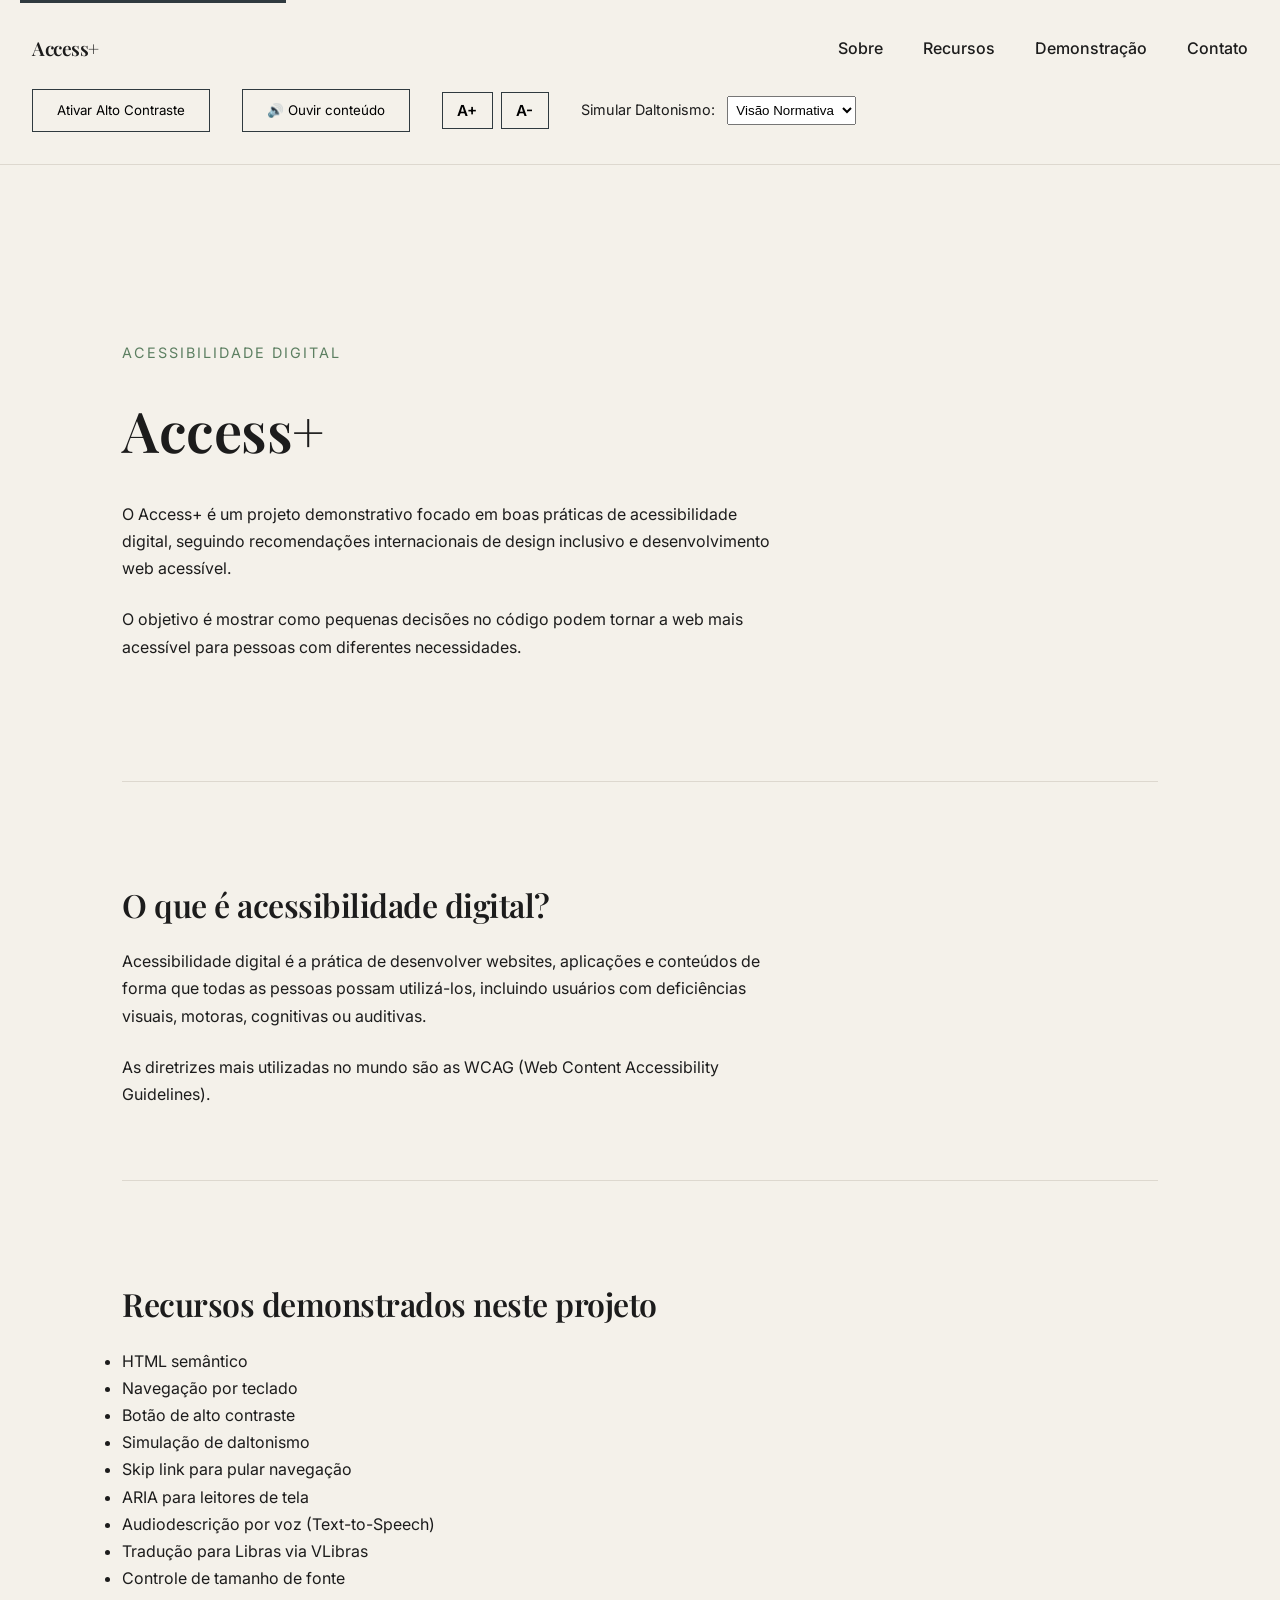
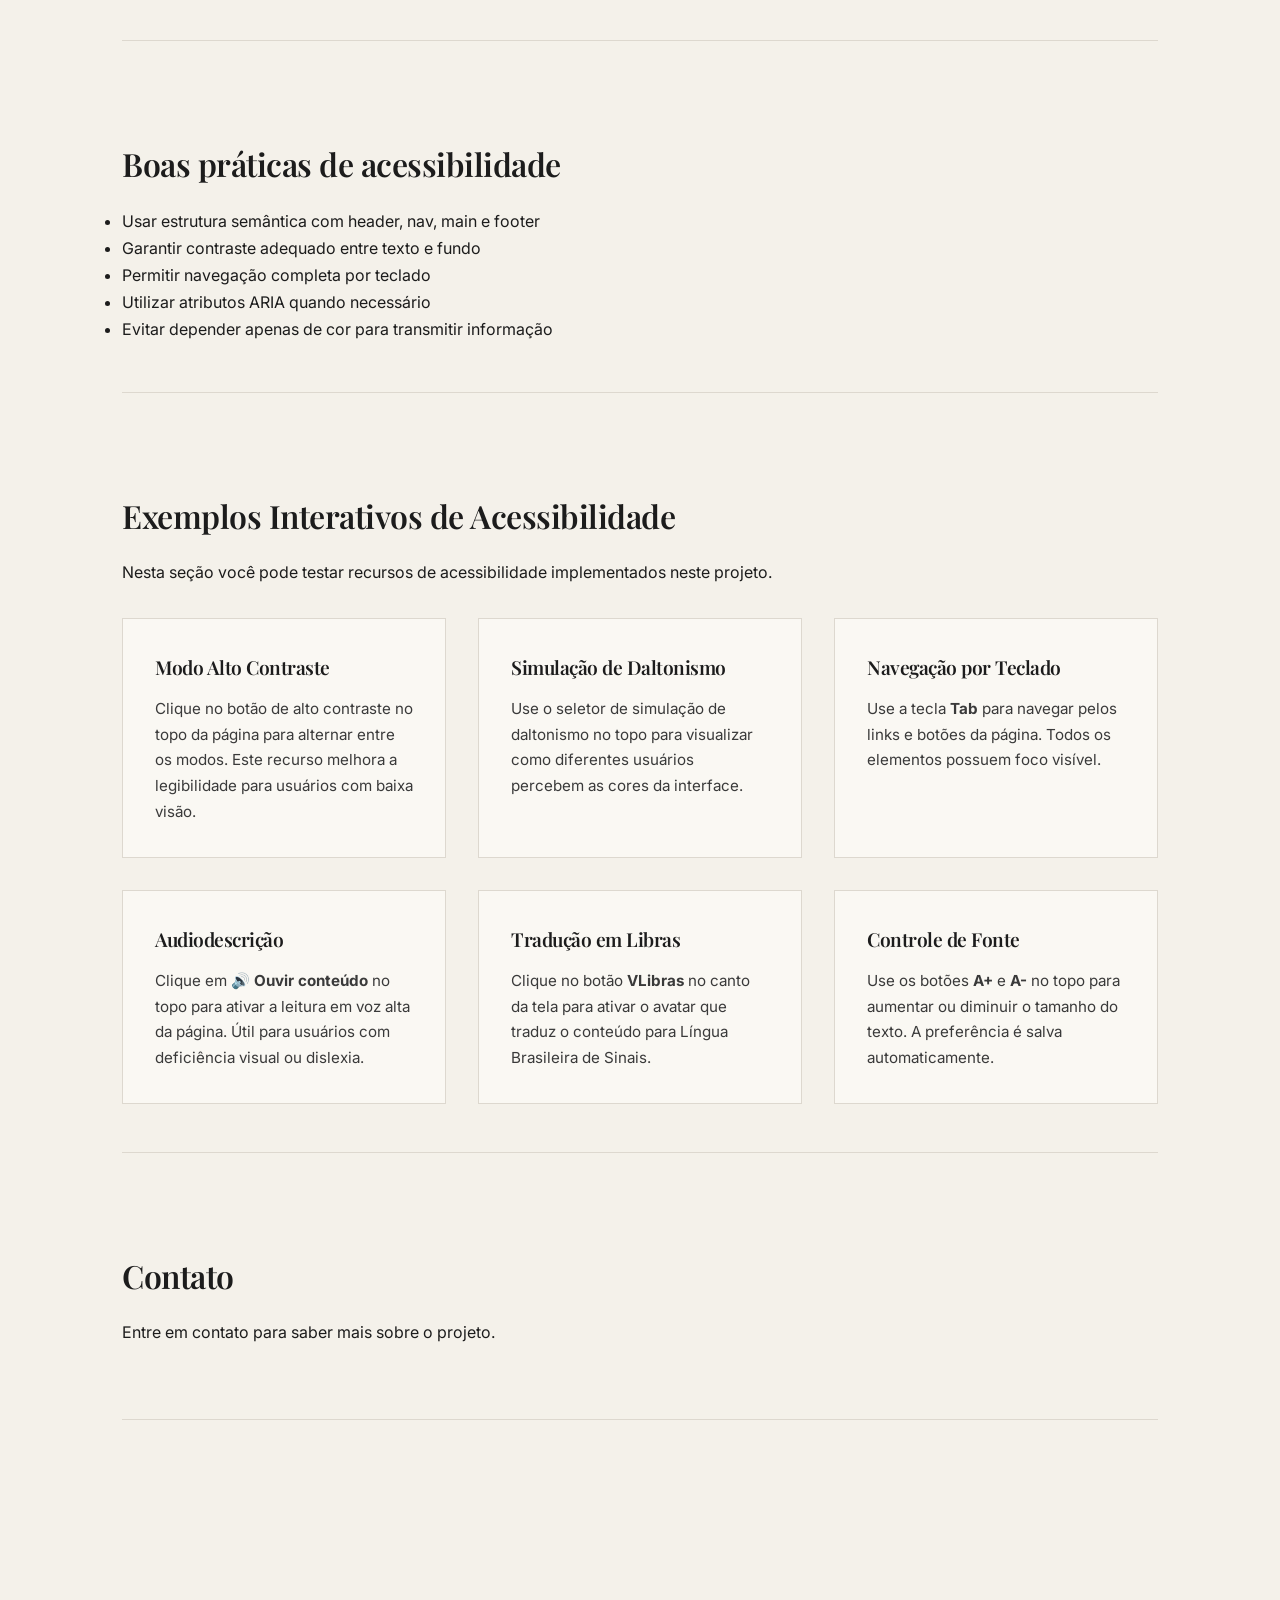
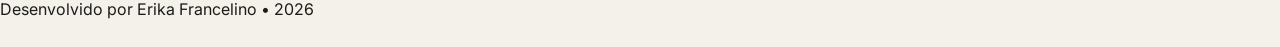
==== index.html @ 77434b54 "Implementa funcionalidades de acessibilidade: aumento de fonte, navegação por teclado e melhorias de" ====
<!DOCTYPE html>
<html lang="pt-BR">
<head>
    <meta charset="UTF-8">
    <meta name="viewport" content="width=device-width, initial-scale=1.0">

    <!-- SEO básico -->
    <title>Access+ | Portfólio de Acessibilidade Web</title>
    <meta name="description" content="Projeto demonstrativo de acessibilidade digital com foco em boas práticas de front-end, HTML semântico, WCAG e design inclusivo.">
    <meta name="keywords" content="acessibilidade web, WCAG, HTML semântico, front-end acessível, design inclusivo">
    <meta name="author" content="Erika Francelino">
    <meta name="robots" content="index, follow">

    <!-- Open Graph -->
    <meta property="og:title" content="Access+ | Portfólio de Acessibilidade Web">
    <meta property="og:description" content="Projeto demonstrativo de acessibilidade digital com foco em boas práticas de front-end, HTML semântico, WCAG e design inclusivo.">
    <meta property="og:type" content="website">
    <meta property="og:locale" content="pt_BR">

    <!-- Tema mobile -->
    <meta name="theme-color" content="#F4F1EA">

    <!-- Tipografia -->
    <link rel="preconnect" href="https://fonts.googleapis.com">
    <link rel="preconnect" href="https://fonts.gstatic.com" crossorigin>
    <link rel="stylesheet" href="https://fonts.googleapis.com/css2?family=Inter:wght@400;500&family=Playfair+Display:wght@600&display=swap">

    <link rel="stylesheet" href="css/style.css">
</head>
<body>

<a href="#main-content" class="skip-link">Pular para o conteúdo principal</a>

<header>
    <nav aria-label="Navegação principal">
        <span class="logo" aria-label="Access+">Access+</span>
        <ul>
            <li><a href="#sobre">Sobre</a></li>
            <li><a href="#recursos">Recursos</a></li>
            <li><a href="#demonstracao">Demonstração</a></li>
            <li><a href="#contato">Contato</a></li>
        </ul>
    </nav>

    <div class="header-controls">
        <button id="toggle-contrast" aria-pressed="false">
            Ativar Alto Contraste
        </button>

        <button id="toggle-tts" aria-pressed="false" aria-label="Ativar leitura em voz alta do conteúdo">
            🔊 Ouvir conteúdo
        </button>

        <!-- ✅ ADICIONADO: controle de fonte dentro do header-controls -->
        <div class="controle-fonte" role="group" aria-label="Controle de tamanho de fonte">
            <button id="aumentar-fonte" aria-label="Aumentar tamanho da fonte">A+</button>
            <button id="diminuir-fonte" aria-label="Diminuir tamanho da fonte">A-</button>
        </div>

        <div class="colorblind-controls">
            <label for="colorblind-mode">Simular Daltonismo:</label>
            <select id="colorblind-mode">
                <option value="normal">Visão Normativa</option>
                <option value="protanopia">Protanopia</option>
                <option value="deuteranopia">Deuteranopia</option>
                <option value="tritanopia">Tritanopia</option>
            </select>
        </div>
    </div>
</header>

<main id="main-content">

    <section class="hero" aria-labelledby="titulo-principal">
        <span>Acessibilidade Digital</span>
        <h1 id="titulo-principal">Access+</h1>
        <p>
            O Access+ é um projeto demonstrativo focado em boas práticas de acessibilidade digital,
            seguindo recomendações internacionais de design inclusivo e desenvolvimento web acessível.
        </p>
        <p>
            O objetivo é mostrar como pequenas decisões no código podem tornar a web
            mais acessível para pessoas com diferentes necessidades.
        </p>
    </section>

    <section id="sobre" aria-labelledby="titulo-educacao">
        <h2 id="titulo-educacao">O que é acessibilidade digital?</h2>
        <p>
            Acessibilidade digital é a prática de desenvolver websites, aplicações e conteúdos
            de forma que todas as pessoas possam utilizá-los, incluindo usuários com deficiências
            visuais, motoras, cognitivas ou auditivas.
        </p>
        <p>
            As diretrizes mais utilizadas no mundo são as WCAG (Web Content Accessibility Guidelines).
        </p>
    </section>

    <section id="recursos" aria-labelledby="titulo-recursos">
        <h2 id="titulo-recursos">Recursos demonstrados neste projeto</h2>
        <ul aria-label="Lista de recursos de acessibilidade implementados">
            <li>HTML semântico</li>
            <li>Navegação por teclado</li>
            <li>Botão de alto contraste</li>
            <li>Simulação de daltonismo</li>
            <li>Skip link para pular navegação</li>
            <li>ARIA para leitores de tela</li>
            <li>Audiodescrição por voz (Text-to-Speech)</li>
            <li>Tradução para Libras via VLibras</li>
            <li>Controle de tamanho de fonte</li>
        </ul>
    </section>

    <section id="boas-praticas" aria-labelledby="titulo-boas-praticas">
        <h2 id="titulo-boas-praticas">Boas práticas de acessibilidade</h2>
        <ul aria-label="Lista de boas práticas de acessibilidade">
            <li>Usar estrutura semântica com header, nav, main e footer</li>
            <li>Garantir contraste adequado entre texto e fundo</li>
            <li>Permitir navegação completa por teclado</li>
            <li>Utilizar atributos ARIA quando necessário</li>
            <li>Evitar depender apenas de cor para transmitir informação</li>
        </ul>
    </section>

    <section id="demonstracao" aria-labelledby="titulo-demonstracao">
        <h2 id="titulo-demonstracao">Exemplos Interativos de Acessibilidade</h2>
        <p>
            Nesta seção você pode testar recursos de acessibilidade implementados neste projeto.
        </p>
        <div class="demo-grid">
            <div class="demo-card">
                <h3>Modo Alto Contraste</h3>
                <p>
                    Clique no botão de alto contraste no topo da página para alternar entre os modos.
                    Este recurso melhora a legibilidade para usuários com baixa visão.
                </p>
            </div>
            <div class="demo-card">
                <h3>Simulação de Daltonismo</h3>
                <p>
                    Use o seletor de simulação de daltonismo no topo para visualizar como diferentes
                    usuários percebem as cores da interface.
                </p>
            </div>
            <div class="demo-card">
                <h3>Navegação por Teclado</h3>
                <p>
                    Use a tecla <strong>Tab</strong> para navegar pelos links e botões da página.
                    Todos os elementos possuem foco visível.
                </p>
            </div>
            <div class="demo-card">
                <h3>Audiodescrição</h3>
                <p>
                    Clique em <strong>🔊 Ouvir conteúdo</strong> no topo para ativar a leitura
                    em voz alta da página. Útil para usuários com deficiência visual ou dislexia.
                </p>
            </div>
            <div class="demo-card">
                <h3>Tradução em Libras</h3>
                <p>
                    Clique no botão <strong>VLibras</strong> no canto da tela para ativar
                    o avatar que traduz o conteúdo para Língua Brasileira de Sinais.
                </p>
            </div>
            <div class="demo-card">
                <h3>Controle de Fonte</h3>
                <p>
                    Use os botões <strong>A+</strong> e <strong>A-</strong> no topo para aumentar
                    ou diminuir o tamanho do texto. A preferência é salva automaticamente.
                </p>
            </div>
        </div>
    </section>

    <section id="contato" aria-labelledby="titulo-contato">
        <h2 id="titulo-contato">Contato</h2>
        <p>Entre em contato para saber mais sobre o projeto.</p>
    </section>

</main>

<footer>
    <p>Desenvolvido por Erika Francelino • 2026</p>
</footer>

<div id="screen-reader-message" aria-live="polite" class="sr-only"></div>

<!-- VLibras -->
<div vw class="enabled" aria-hidden="true">
    <div vw-access-button class="active"></div>
    <div vw-plugin-wrapper>
        <div class="vw-plugin-top-wrapper"></div>
    </div>
</div>
<script src="https://vlibras.gov.br/app/vlibras-plugin.js"></script>
<script>
    new window.VLibras.Widget('https://vlibras.gov.br/app');
</script>

<script src="js/script.js"></script>
</body>
</html>
---- css/style.css ----
/* =========================
   RESET
========================= */
* {
    margin: 0;
    padding: 0;
    box-sizing: border-box;
}

/* =========================
   BASE
========================= */
body {
    font-family: "Inter", "Segoe UI", sans-serif;
    background-color: #F4F1EA;
    color: #1C1C1C;
    line-height: 1.7;
    font-size: 16px;
}

main {
    max-width: 1100px;
    margin: 0 auto;
    padding: 5rem 2rem;
}

/* =========================
   TIPOGRAFIA EDITORIAL
========================= */

h1, h2, h3 {
    font-family: "Playfair Display", Georgia, serif;
    font-weight: 600;
    letter-spacing: -0.5px;
}

h1 {
    font-size: 3.5rem;
    margin-bottom: 1.5rem;
}

h2 {
    font-size: 2rem;
    margin-bottom: 1rem;
}

h3 {
    font-size: 1.2rem;
    margin-bottom: 0.75rem;
}

p {
    margin-bottom: 1.5rem;
    max-width: 650px;
}

/* =========================
   HEADER
========================= */

header {
    padding: 2rem;
    border-bottom: 1px solid #ddd8cf;
}

nav {
    display: flex;
    justify-content: space-between;
    align-items: center;
}

nav ul {
    display: flex;
    gap: 2.5rem;
    list-style: none;
}

.logo {
    font-family: "Playfair Display", Georgia, serif;
    font-weight: 600;
    font-size: 1.2rem;
    letter-spacing: -0.5px;
    color: #1C1C1C;
}

nav a {
    text-decoration: none;
    color: #1C1C1C;
    font-weight: 500;
    position: relative;
}

nav a::after {
    content: "";
    position: absolute;
    width: 0%;
    height: 1px;
    bottom: -4px;
    left: 0;
    background-color: #7A9E7E;
    transition: 0.3s;
}

nav a:hover::after {
    width: 100%;
}

nav a:hover {
    color: #5C7F61;
}

.header-controls {
    display: flex;
    align-items: center;
    gap: 2rem;
    margin-top: 1.5rem;
    flex-wrap: wrap;
}

/* =========================
   HERO
========================= */

.hero {
    padding: 6rem 0;
}

.hero span {
    display: block;
    font-size: 0.9rem;
    letter-spacing: 2px;
    text-transform: uppercase;
    color: #5C7F61;
    margin-bottom: 1rem;
}

/* =========================
   SEÇÕES
========================= */

section {
    margin-bottom: 6rem;
    padding-bottom: 3rem;
    border-bottom: 1px solid #ddd8cf;
}

/* =========================
   GRID PROJETOS
========================= */

.projects-grid {
    display: grid;
    grid-template-columns: repeat(auto-fit, minmax(280px, 1fr));
    gap: 3rem;
}

.project-card {
    padding: 2rem;
    border: 1px solid #ddd8cf;
    transition: 0.3s ease;
}

.project-card:hover {
    background-color: #EDE9E1;
}

/* =========================
   DEMO GRID
========================= */

.demo-grid {
    display: grid;
    grid-template-columns: repeat(auto-fit, minmax(260px, 1fr));
    gap: 2rem;
    margin-top: 2rem;
}

.demo-card {
    padding: 2rem;
    border: 1px solid #ddd8cf;
    background-color: #FAF8F3;
    transition: background-color 0.3s ease, transform 0.2s ease;
}

.demo-card:hover {
    background-color: #EDE9E1;
    transform: translateY(-2px);
}

.demo-card p {
    max-width: 100%;
    margin-bottom: 0;
    font-size: 0.95rem;
    color: #3A3A3A;
}

.high-contrast .demo-card {
    background-color: #111;
    border-color: #555;
}

.high-contrast .demo-card:hover {
    background-color: #222;
}

.high-contrast .demo-card p {
    color: #eee;
}

/* =========================
   BOTÕES
========================= */

button {
    background: transparent;
    border: 1px solid #2F3A3F;
    padding: 0.8rem 1.5rem;
    font-family: inherit;
    cursor: pointer;
    transition: 0.3s ease;
}

button:hover {
    background-color: #2F3A3F;
    color: #F4F1EA;
}

#toggle-contrast {
    margin-top: 0;
}

/* =========================
   BOTÃO TTS
========================= */

#toggle-tts {
    display: flex;
    align-items: center;
    gap: 0.4rem;
}

#toggle-tts[aria-pressed="true"] {
    background-color: #5C7F61;
    color: #fff;
    border-color: #5C7F61;
}

.high-contrast #toggle-tts[aria-pressed="true"] {
    background-color: #fff;
    color: #000;
    border-color: #fff;
}

/* =========================
   CONTROLE DE FONTE
========================= */

/* ✅ ADICIONADO: integrado à paleta do projeto */
.controle-fonte {
    display: flex;
    gap: 0.5rem;
    align-items: center;
}

.controle-fonte button {
    padding: 0.5rem 0.9rem;
    font-size: 0.95rem;
    font-weight: 600;
    min-width: 2.5rem;
    text-align: center;
}

.controle-fonte button:disabled {
    opacity: 0.4;
    cursor: not-allowed;
}

.controle-fonte button:disabled:hover {
    background-color: transparent;
    color: inherit;
}

.high-contrast .controle-fonte button:disabled:hover {
    background-color: transparent;
    color: #fff;
}

/* =========================
   FOCO ACESSÍVEL
========================= */

a:focus,
button:focus {
    outline: 3px solid #C67C8E;
    outline-offset: 4px;
}

/* =========================
   SKIP LINK
========================= */

.skip-link {
    position: absolute;
    top: -40px;
    left: 20px;
    background: #2F3A3F;
    color: #fff;
    padding: 0.5rem 1rem;
    text-decoration: none;
    z-index: 100;
    transition: top 0.3s;
}

.skip-link:focus {
    top: 20px;
}

/* =========================
   SR-ONLY
========================= */

.sr-only {
    position: absolute;
    width: 1px;
    height: 1px;
    padding: 0;
    margin: -1px;
    overflow: hidden;
    clip: rect(0, 0, 0, 0);
    white-space: nowrap;
    border: 0;
}

/* =========================
   ALTO CONTRASTE
========================= */

.high-contrast {
    background-color: #000;
    color: #fff;
}

.high-contrast header,
.high-contrast section {
    border-color: #444;
}

.high-contrast button {
    border-color: #fff;
    color: #fff;
}

.high-contrast a,
.high-contrast .logo {
    color: #fff;
}

.high-contrast #toggle-contrast {
    color: #fff;
    border-color: #fff;
}

.high-contrast .colorblind-controls,
.high-contrast .colorblind-controls select {
    color: #fff;
    background-color: #000;
    border-color: #fff;
}

/* =========================
   SIMULADOR DALTONISMO
========================= */

.colorblind-controls {
    font-size: 0.9rem;
}

.colorblind-controls select {
    margin-left: 0.5rem;
    padding: 0.3rem;
}

html.protanopia {
    filter: saturate(0%) sepia(100%) hue-rotate(295deg) saturate(300%) brightness(90%);
}

html.deuteranopia {
    filter: saturate(0%) sepia(100%) hue-rotate(120deg) saturate(250%) brightness(90%);
}

html.tritanopia {
    filter: saturate(0%) sepia(100%) hue-rotate(180deg) saturate(200%) brightness(90%);
}

/* =========================
   RESPONSIVIDADE
========================= */

@media (max-width: 768px) {
    h1 {
        font-size: 2.4rem;
    }

    h2 {
        font-size: 1.5rem;
    }

    nav {
        flex-direction: column;
        align-items: flex-start;
        gap: 1rem;
    }

    nav ul {
        gap: 1.5rem;
        flex-wrap: wrap;
    }

    .header-controls {
        flex-direction: column;
        align-items: flex-start;
        gap: 1rem;
    }

    .projects-grid,
    .demo-grid {
        grid-template-columns: 1fr;
    }

    main {
        padding: 3rem 1.5rem;
    }
}

@media (max-width: 480px) {
    h1 {
        font-size: 2rem;
    }

    .hero {
        padding: 3rem 0;
    }
}
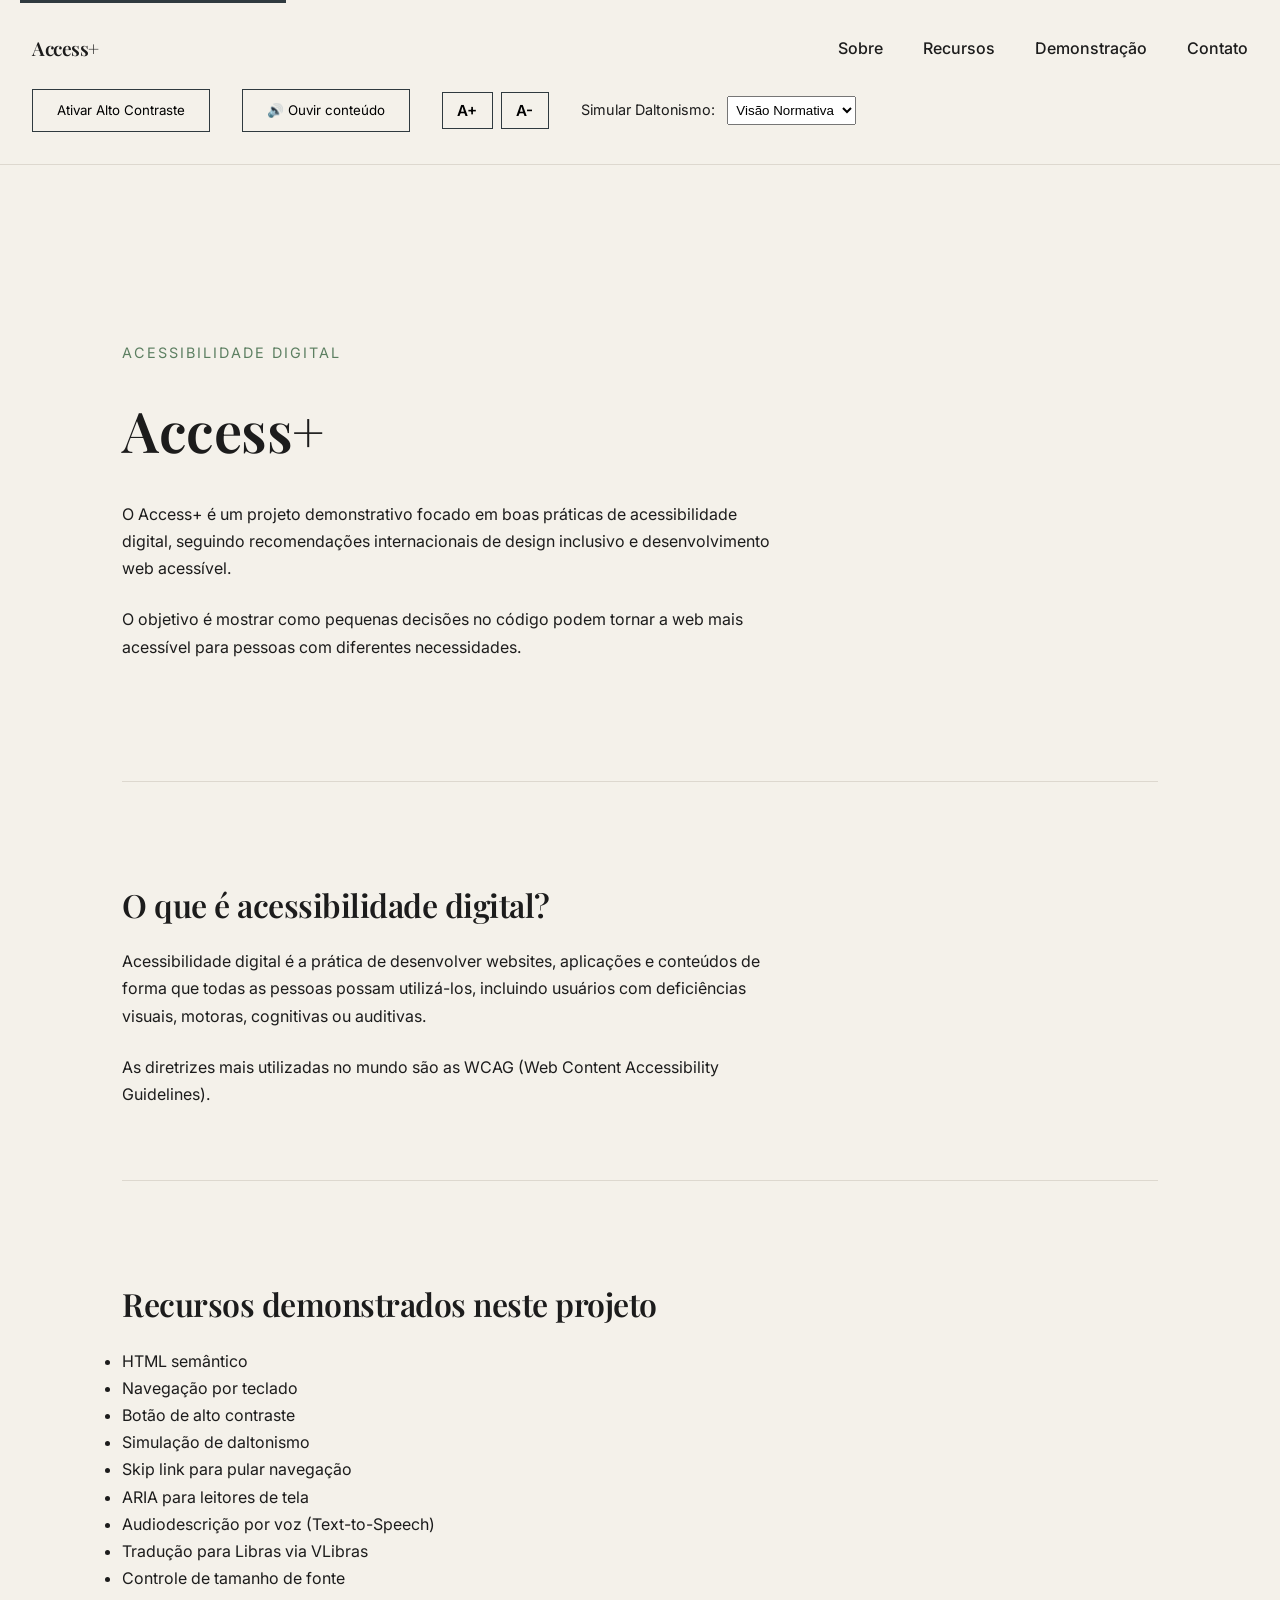
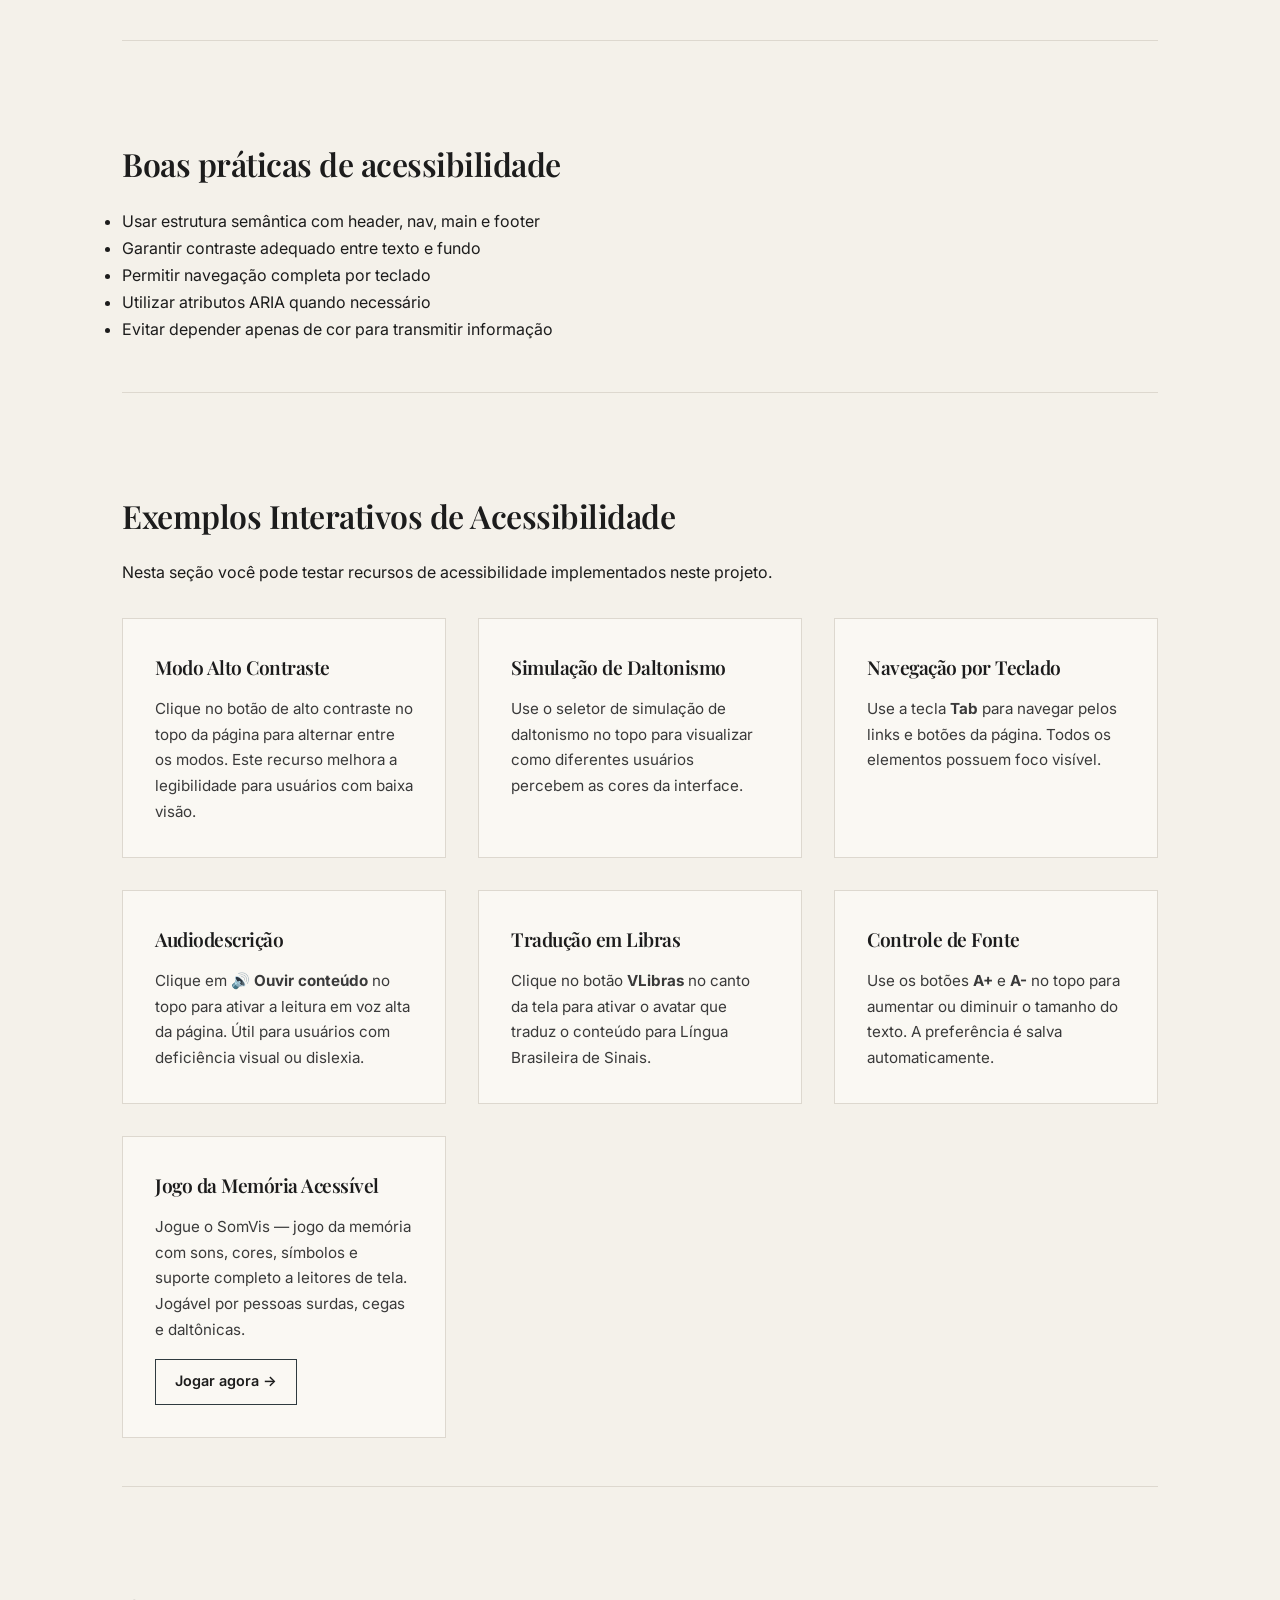
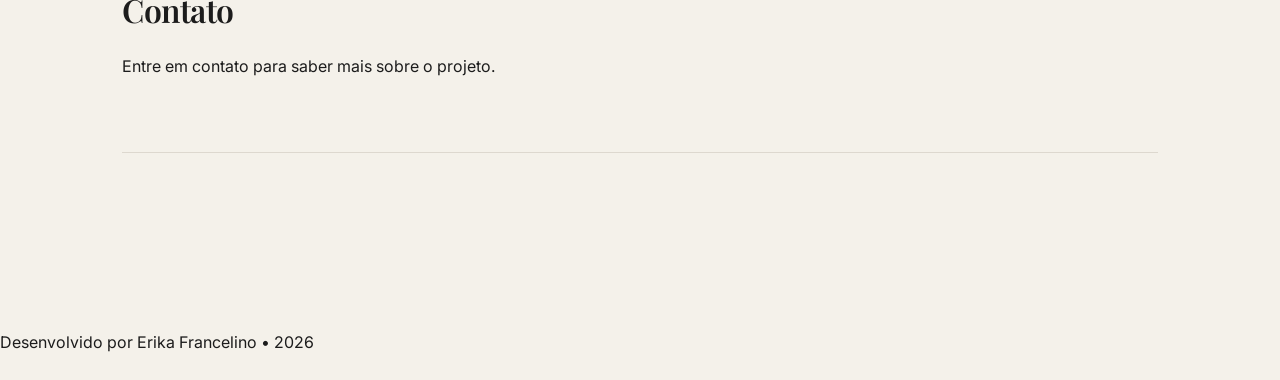
==== commit 5a0e3d1f: "Adiciona jogo da memória acessível SomVis" ====
--- a/index.html
+++ b/index.html
@@ -170,6 +170,14 @@
                     ou diminuir o tamanho do texto. A preferência é salva automaticamente.
                 </p>
             </div>
+            <div class="demo-card">
+    <h3>Jogo da Memória Acessível</h3>
+    <p>
+        Jogue o SomVis — jogo da memória com sons, cores, símbolos e suporte
+        completo a leitores de tela. Jogável por pessoas surdas, cegas e daltônicas.
+    </p>
+    <a href="jogo-memoria.html" class="btn-link">Jogar agora →</a>
+</div>
         </div>
     </section>
 
--- a/css/style.css
+++ b/css/style.css
@@ -440,4 +440,25 @@
     .hero {
         padding: 3rem 0;
     }
+}
+.btn-link {
+    display: inline-block;
+    margin-top: 1rem;
+    padding: 0.6rem 1.2rem;
+    border: 1px solid #2F3A3F;
+    text-decoration: none;
+    color: #1C1C1C;
+    font-weight: 600;
+    font-size: 0.9rem;
+    transition: 0.3s ease;
+}
+
+.btn-link:hover {
+    background-color: #2F3A3F;
+    color: #F4F1EA;
+}
+
+.high-contrast .btn-link {
+    color: #fff;
+    border-color: #fff;
 }
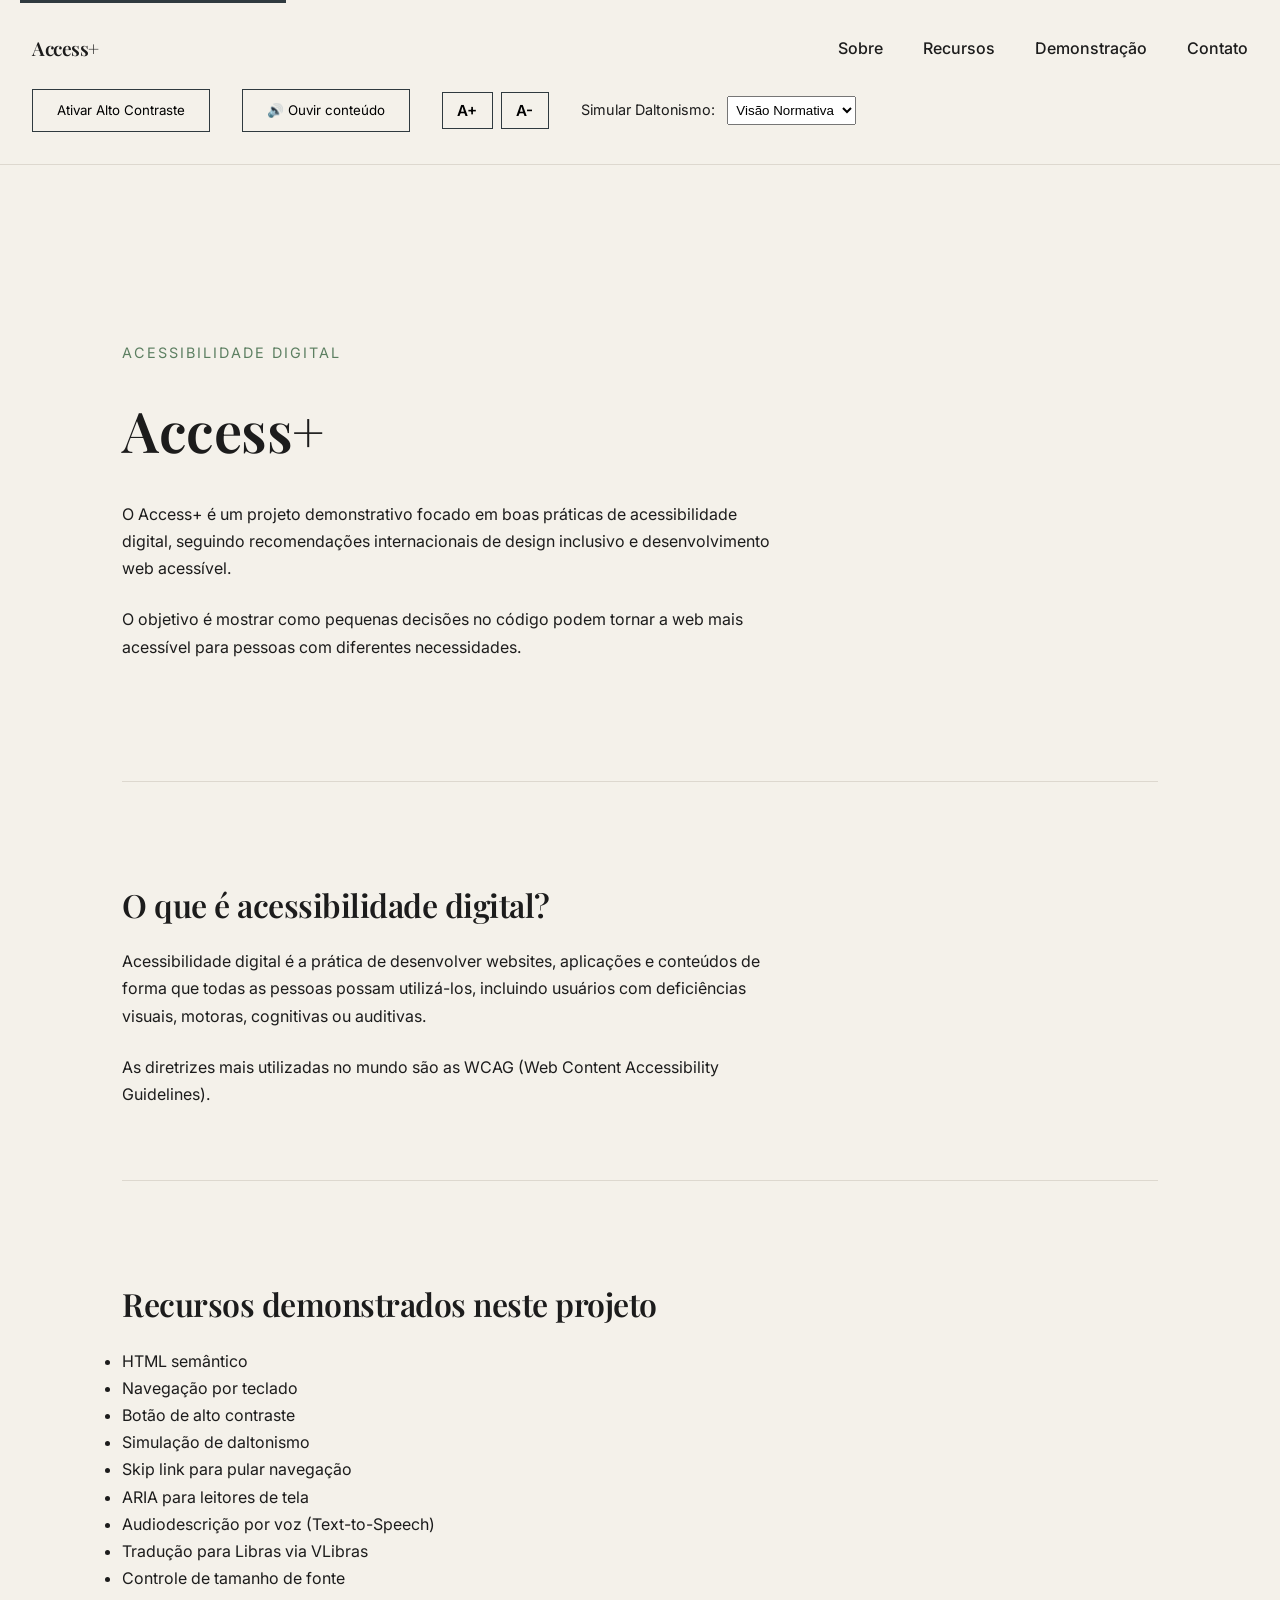
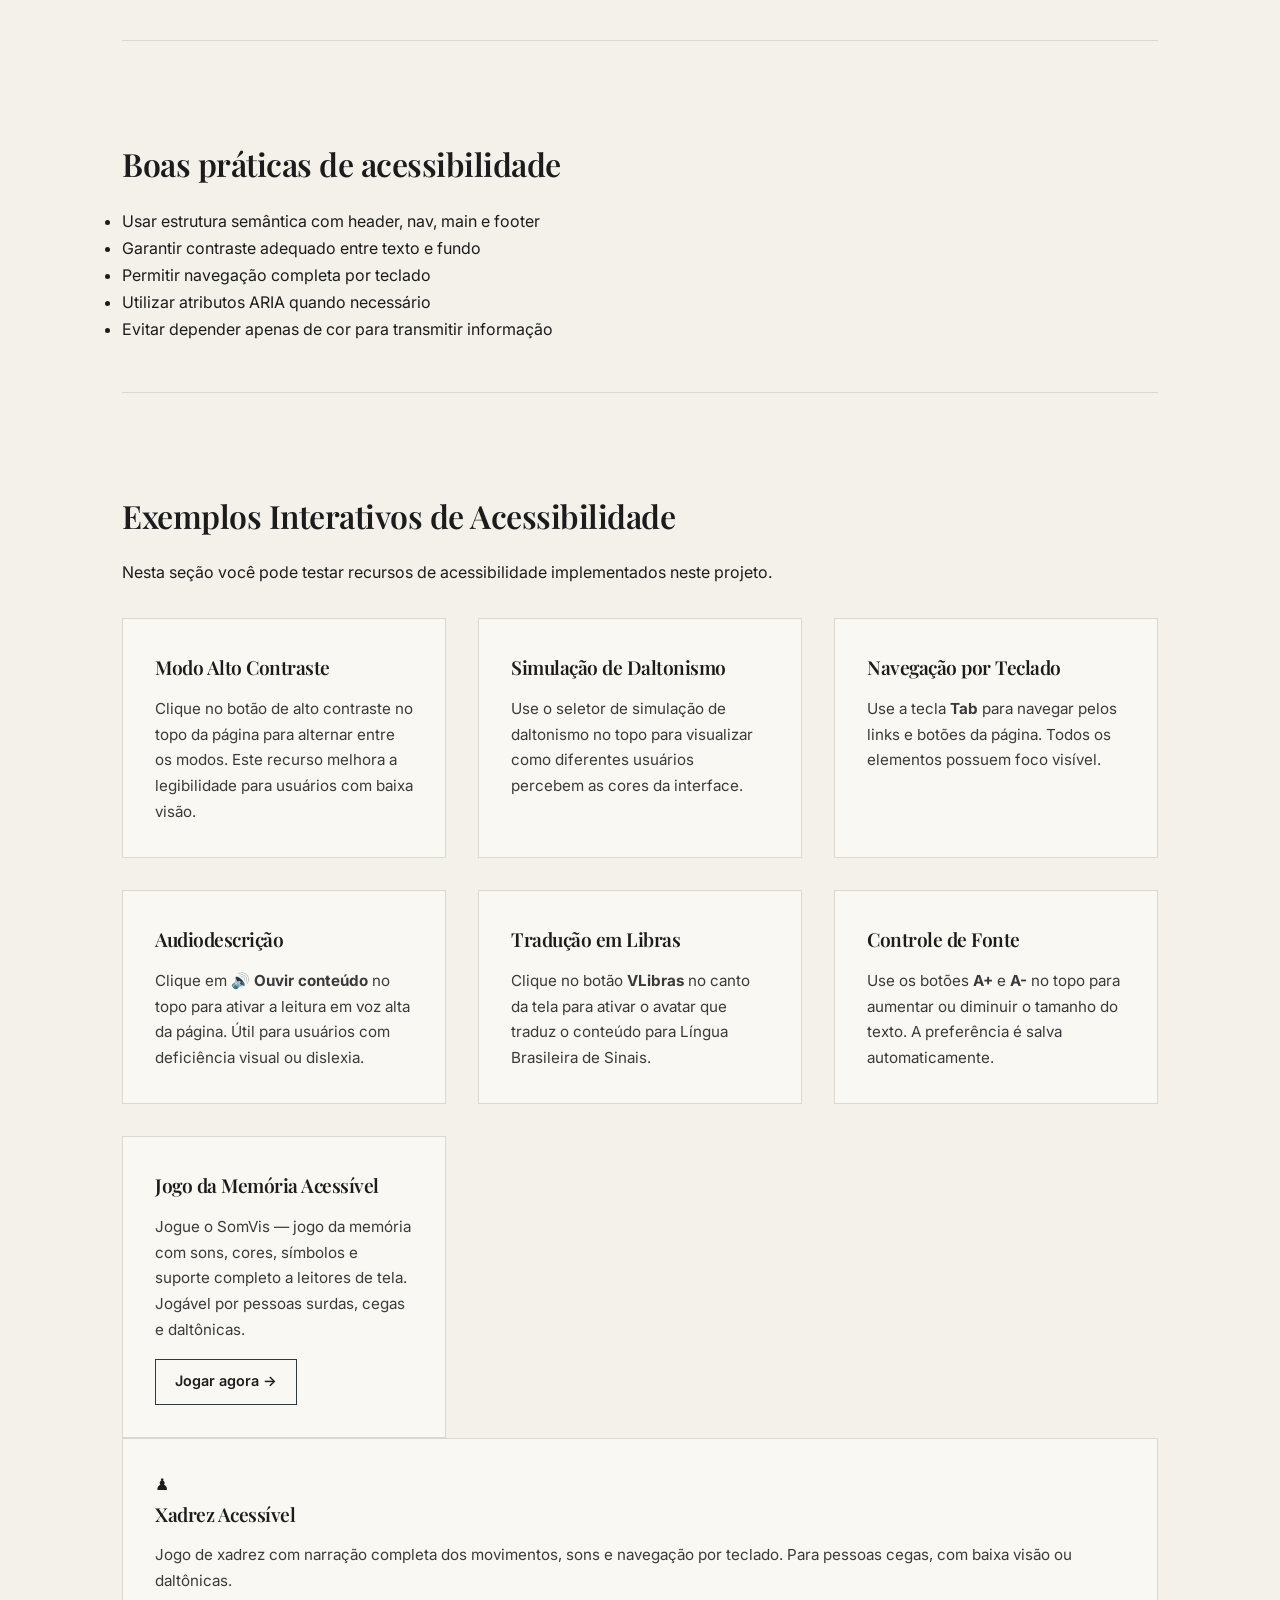
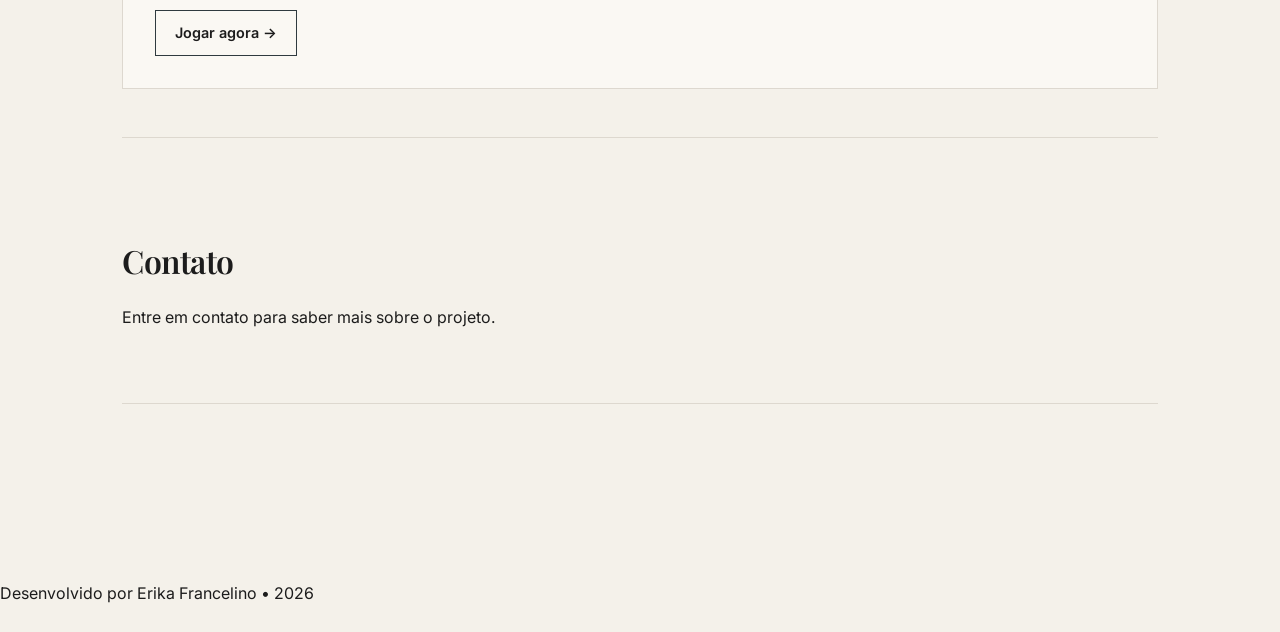
==== commit 9fdc8de1: "Adiciona card do xadrez na seção demonstracao" ====
--- a/index.html
+++ b/index.html
@@ -170,15 +170,21 @@
                     ou diminuir o tamanho do texto. A preferência é salva automaticamente.
                 </p>
             </div>
-            <div class="demo-card">
+           <div class="demo-card">
     <h3>Jogo da Memória Acessível</h3>
     <p>
         Jogue o SomVis — jogo da memória com sons, cores, símbolos e suporte
         completo a leitores de tela. Jogável por pessoas surdas, cegas e daltônicas.
     </p>
-    <a href="jogo-memoria.html" class="btn-link">Jogar agora →</a>
+    <a href="jogo-acessivel.html" class="btn-link">Jogar agora →</a>
 </div>
         </div>
+        <div class="demo-card">
+  <div class="demo-card-icon" aria-hidden="true">♟</div>
+  <h3>Xadrez Acessível</h3>
+  <p>Jogo de xadrez com narração completa dos movimentos, sons e navegação por teclado. Para pessoas cegas, com baixa visão ou daltônicas.</p>
+  <a href="xadrez-acessivel.html" class="btn-link">Jogar agora →</a>
+</div>
     </section>
 
     <section id="contato" aria-labelledby="titulo-contato">
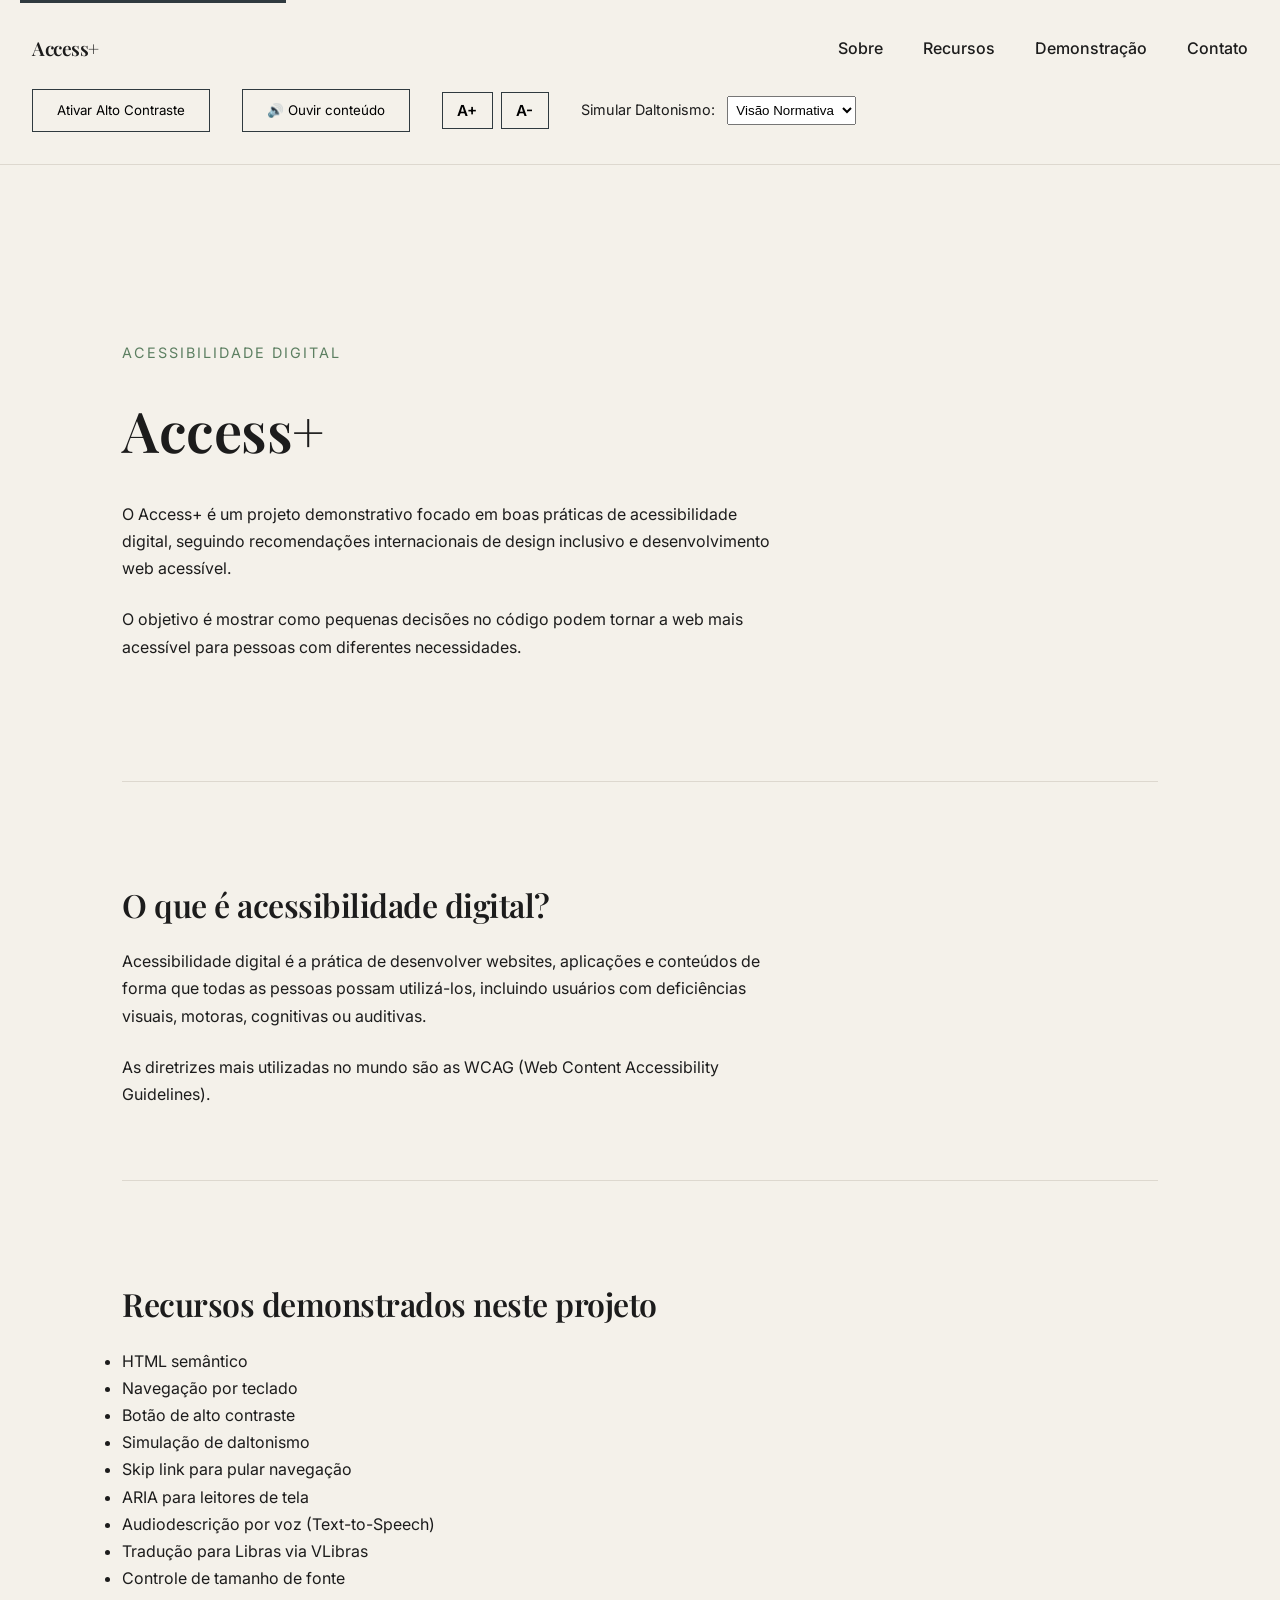
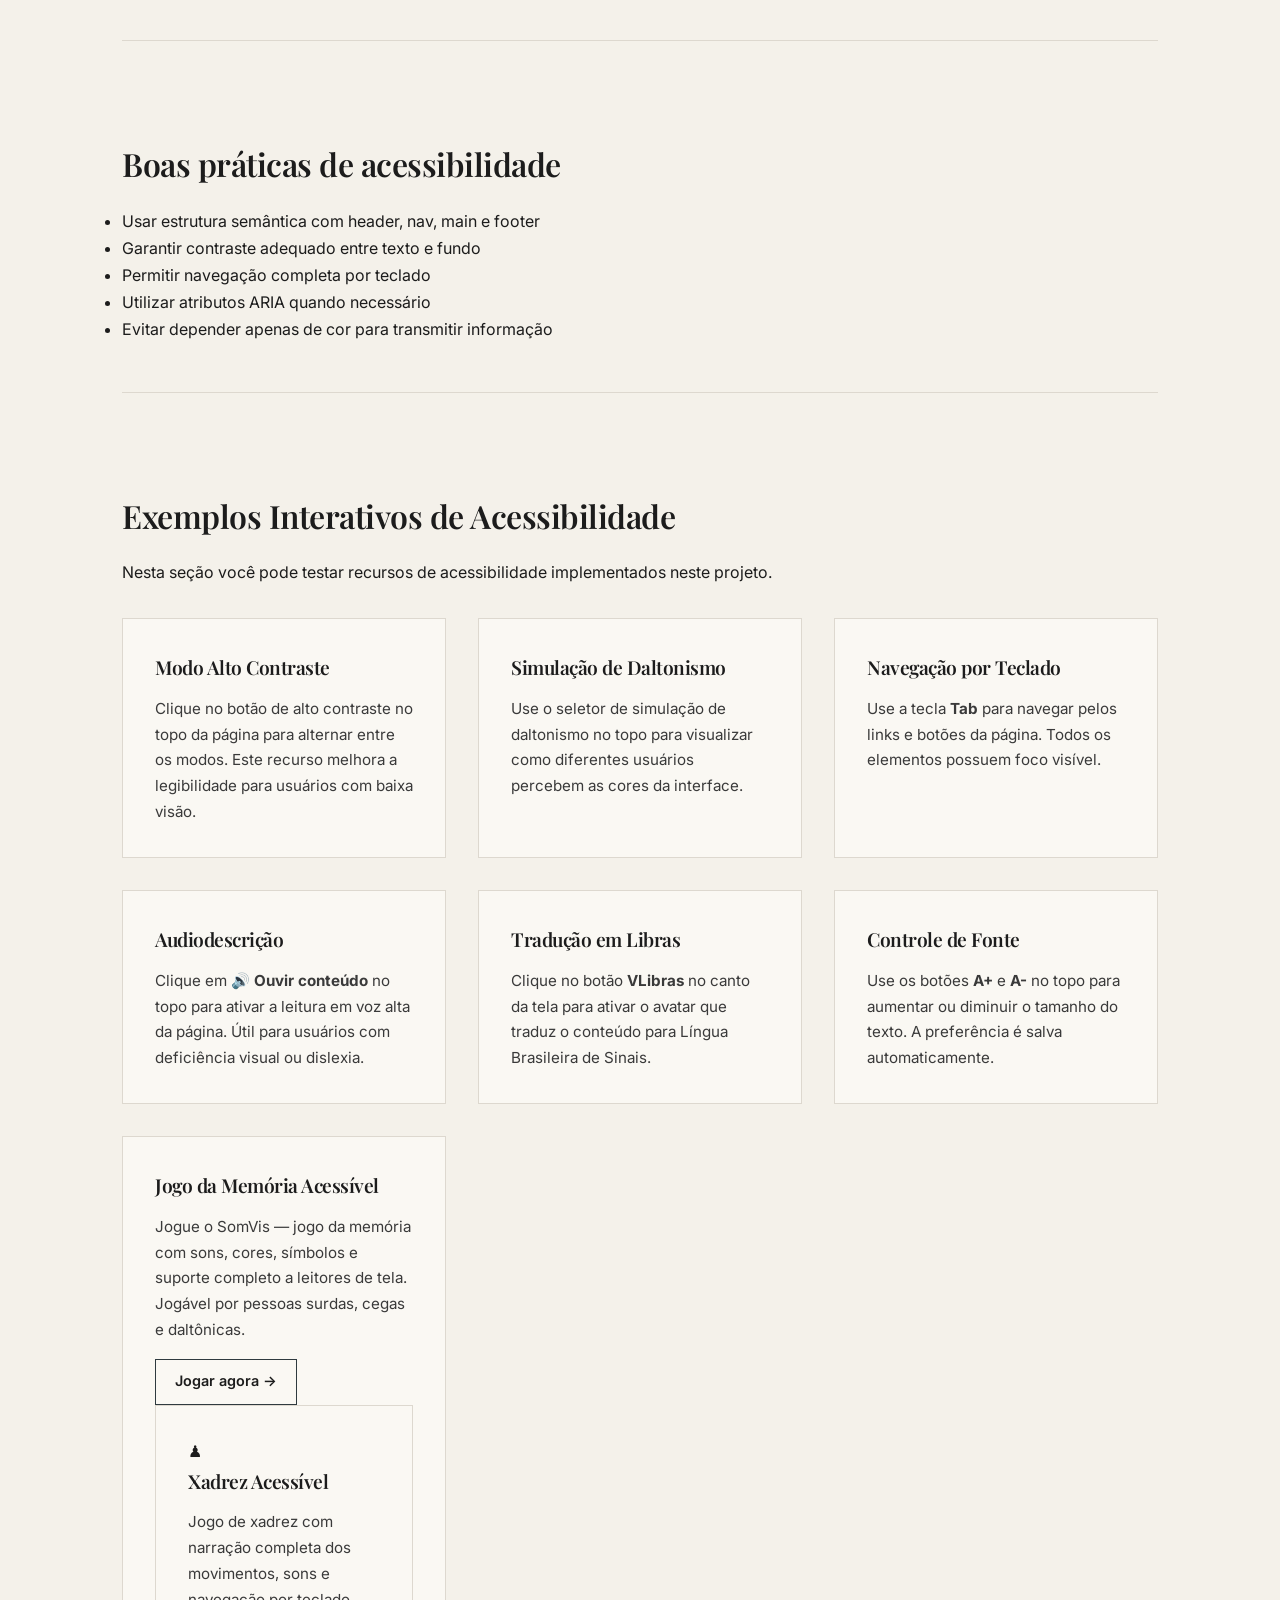
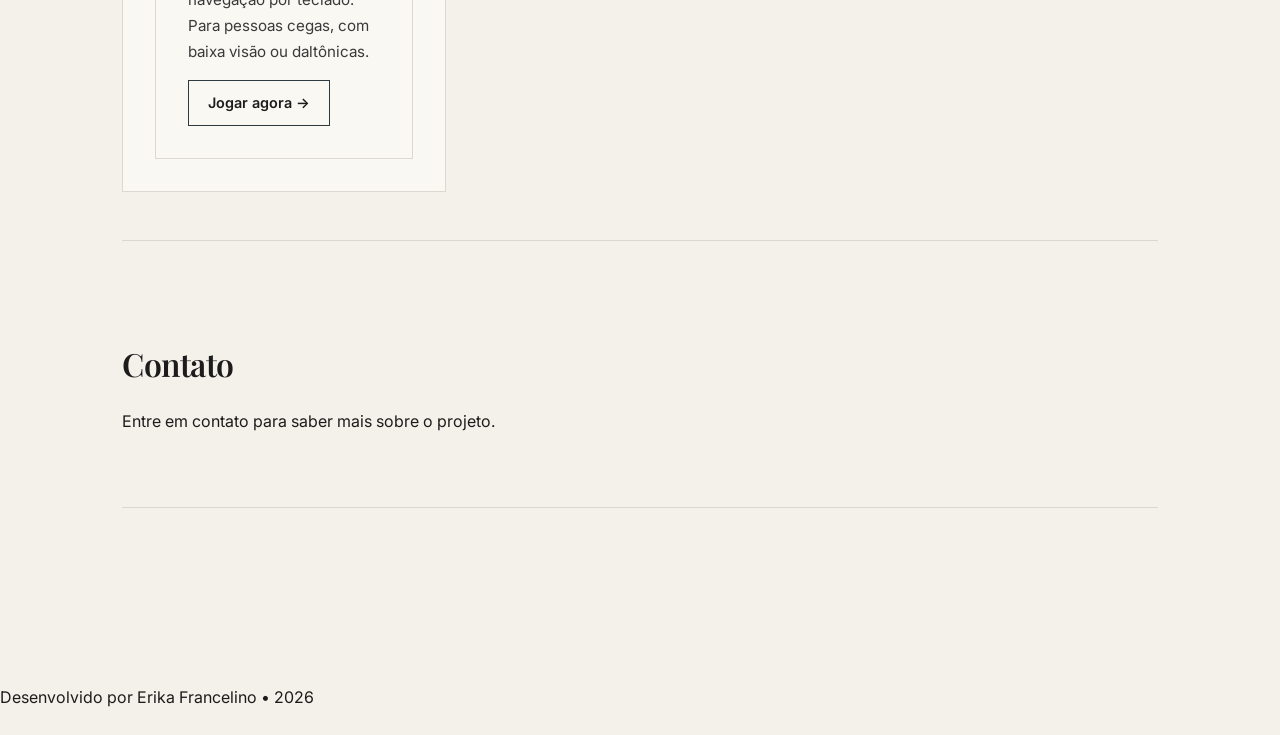
==== commit c349dcd4: "Adiciona card do xadrez na seção demonstracao" ====
--- a/index.html
+++ b/index.html
@@ -177,14 +177,15 @@
         completo a leitores de tela. Jogável por pessoas surdas, cegas e daltônicas.
     </p>
     <a href="jogo-acessivel.html" class="btn-link">Jogar agora →</a>
-</div>
-        </div>
-        <div class="demo-card">
+           <div class="demo-card">
   <div class="demo-card-icon" aria-hidden="true">♟</div>
   <h3>Xadrez Acessível</h3>
   <p>Jogo de xadrez com narração completa dos movimentos, sons e navegação por teclado. Para pessoas cegas, com baixa visão ou daltônicas.</p>
   <a href="xadrez-acessivel.html" class="btn-link">Jogar agora →</a>
 </div>
+</div>
+        </div>
+        
     </section>
 
     <section id="contato" aria-labelledby="titulo-contato">
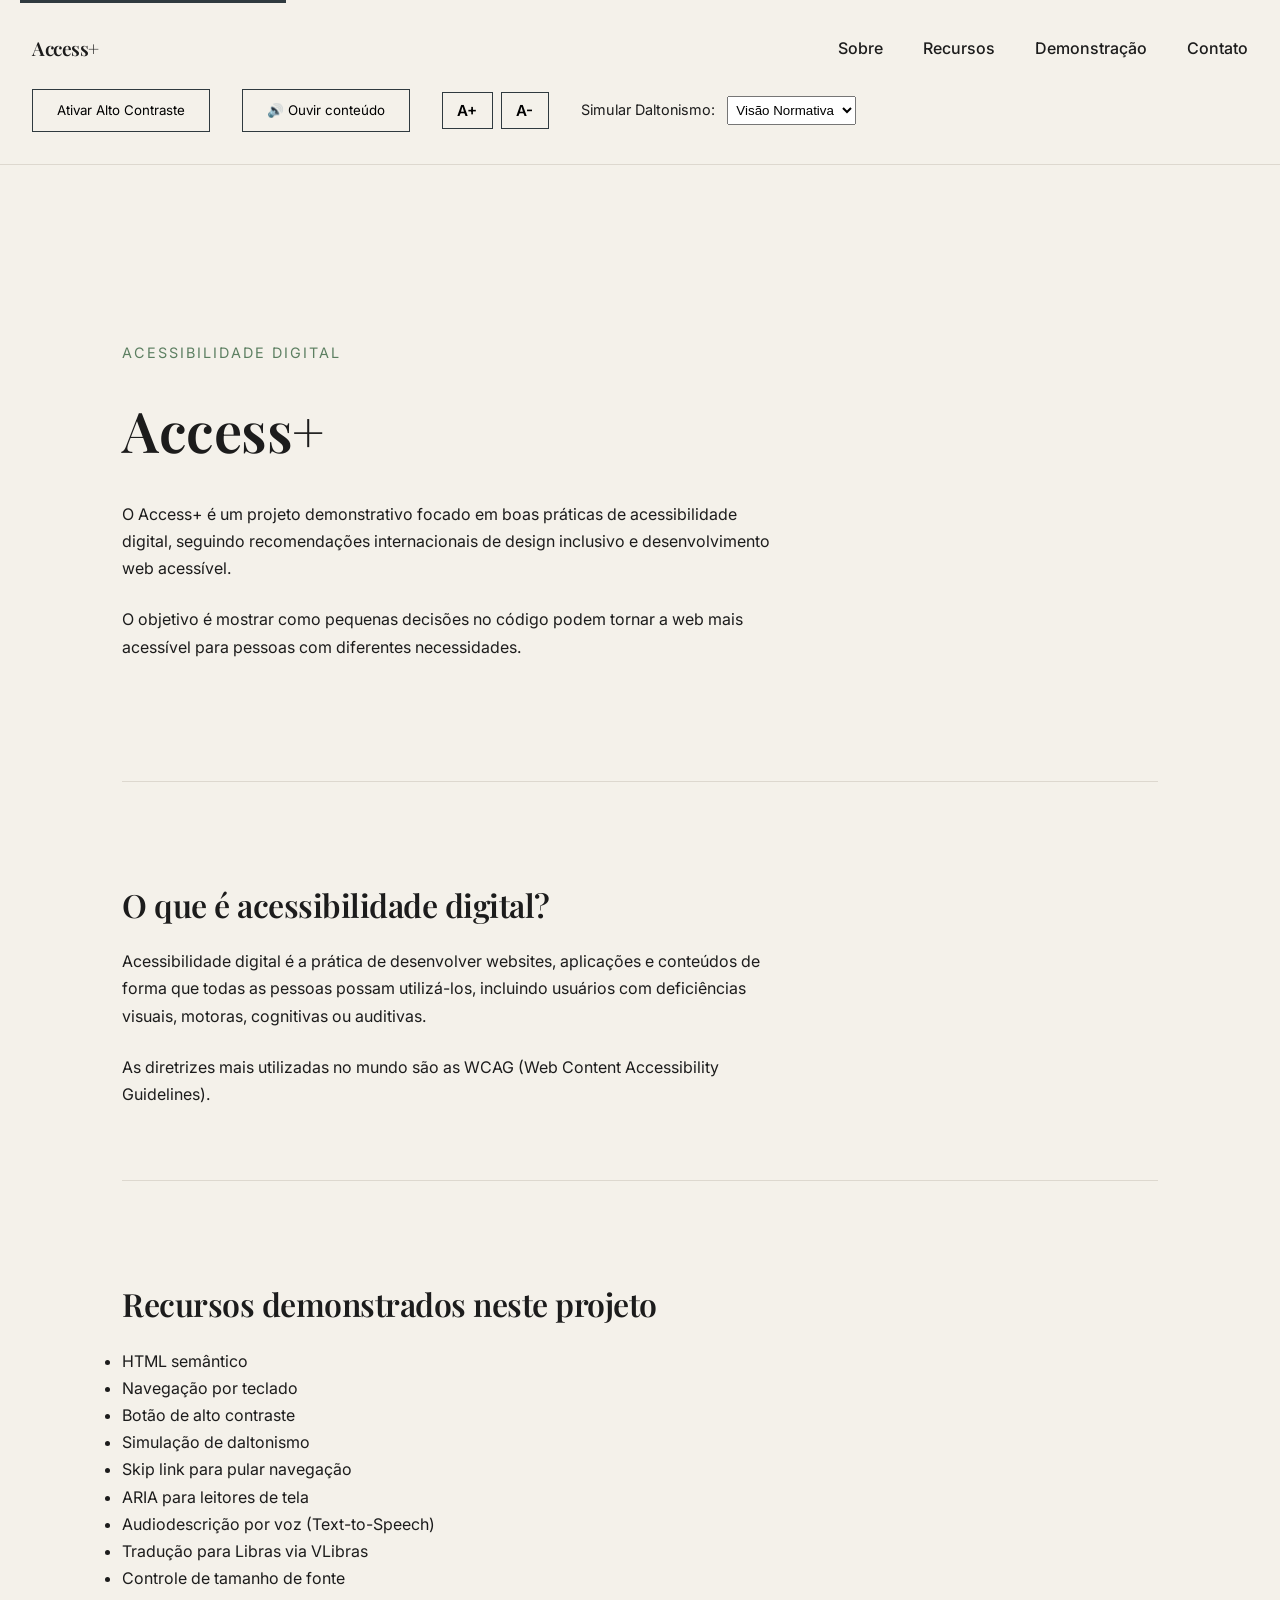
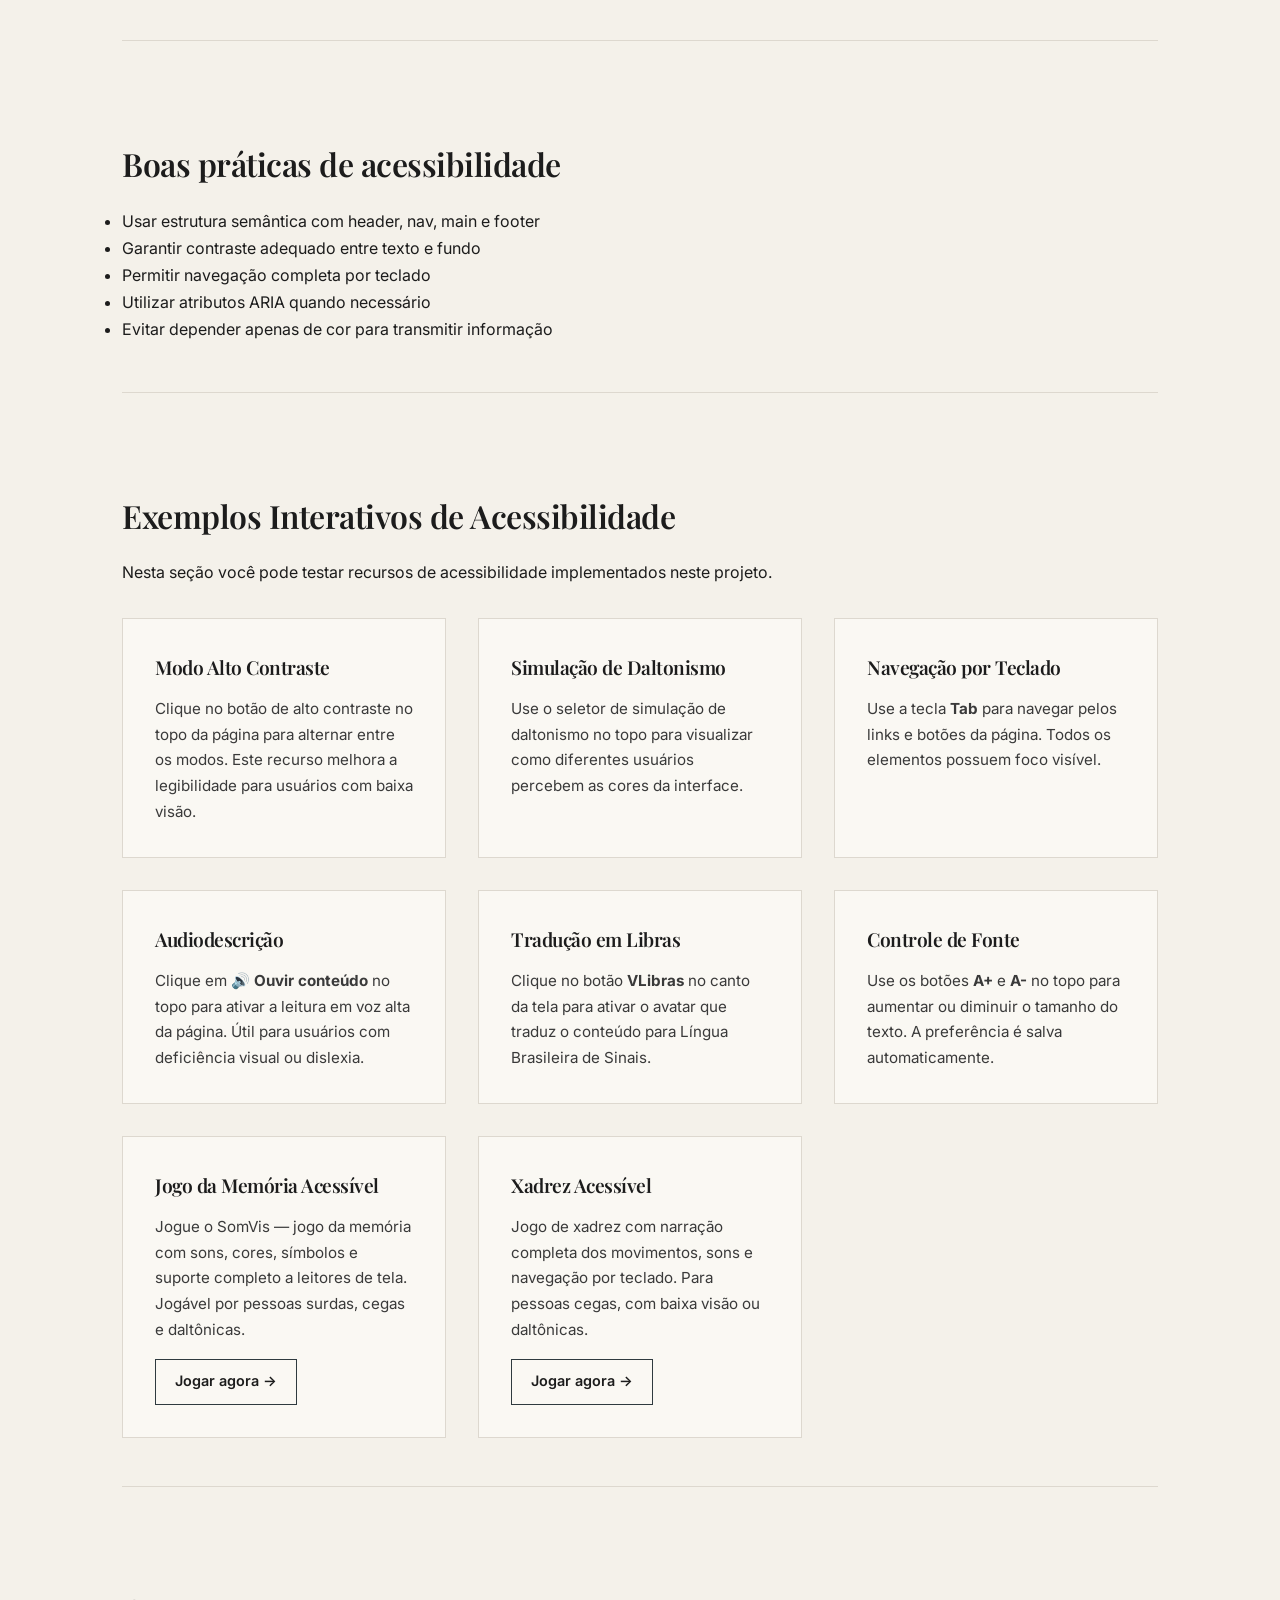
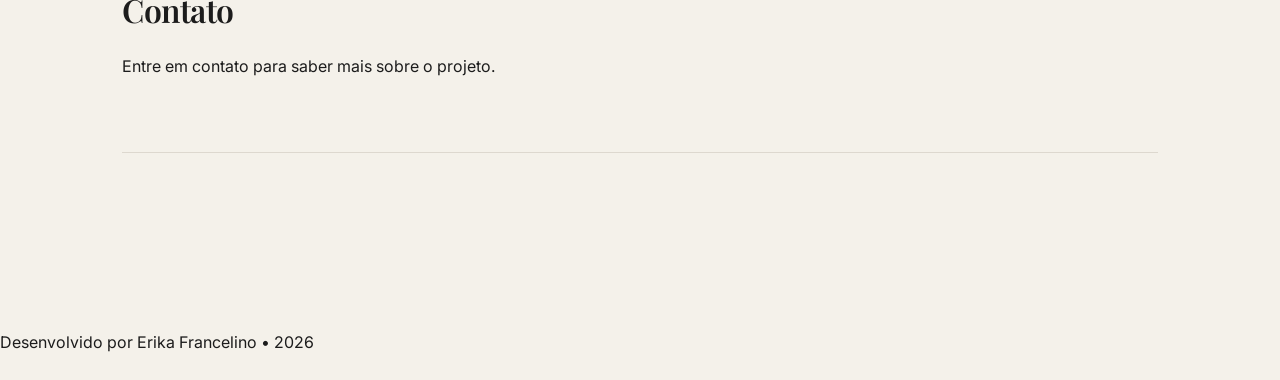
==== commit 01527731: "Corrige layout demo-grid" ====
--- a/index.html
+++ b/index.html
@@ -51,7 +51,6 @@
             🔊 Ouvir conteúdo
         </button>
 
-        <!-- ✅ ADICIONADO: controle de fonte dentro do header-controls -->
         <div class="controle-fonte" role="group" aria-label="Controle de tamanho de fonte">
             <button id="aumentar-fonte" aria-label="Aumentar tamanho da fonte">A+</button>
             <button id="diminuir-fonte" aria-label="Diminuir tamanho da fonte">A-</button>
@@ -127,7 +126,9 @@
         <p>
             Nesta seção você pode testar recursos de acessibilidade implementados neste projeto.
         </p>
+
         <div class="demo-grid">
+
             <div class="demo-card">
                 <h3>Modo Alto Contraste</h3>
                 <p>
@@ -135,6 +136,7 @@
                     Este recurso melhora a legibilidade para usuários com baixa visão.
                 </p>
             </div>
+
             <div class="demo-card">
                 <h3>Simulação de Daltonismo</h3>
                 <p>
@@ -142,6 +144,7 @@
                     usuários percebem as cores da interface.
                 </p>
             </div>
+
             <div class="demo-card">
                 <h3>Navegação por Teclado</h3>
                 <p>
@@ -149,6 +152,7 @@
                     Todos os elementos possuem foco visível.
                 </p>
             </div>
+
             <div class="demo-card">
                 <h3>Audiodescrição</h3>
                 <p>
@@ -156,6 +160,7 @@
                     em voz alta da página. Útil para usuários com deficiência visual ou dislexia.
                 </p>
             </div>
+
             <div class="demo-card">
                 <h3>Tradução em Libras</h3>
                 <p>
@@ -163,6 +168,7 @@
                     o avatar que traduz o conteúdo para Língua Brasileira de Sinais.
                 </p>
             </div>
+
             <div class="demo-card">
                 <h3>Controle de Fonte</h3>
                 <p>
@@ -170,22 +176,26 @@
                     ou diminuir o tamanho do texto. A preferência é salva automaticamente.
                 </p>
             </div>
-           <div class="demo-card">
-    <h3>Jogo da Memória Acessível</h3>
-    <p>
-        Jogue o SomVis — jogo da memória com sons, cores, símbolos e suporte
-        completo a leitores de tela. Jogável por pessoas surdas, cegas e daltônicas.
-    </p>
-    <a href="jogo-acessivel.html" class="btn-link">Jogar agora →</a>
-           <div class="demo-card">
-  <div class="demo-card-icon" aria-hidden="true">♟</div>
-  <h3>Xadrez Acessível</h3>
-  <p>Jogo de xadrez com narração completa dos movimentos, sons e navegação por teclado. Para pessoas cegas, com baixa visão ou daltônicas.</p>
-  <a href="xadrez-acessivel.html" class="btn-link">Jogar agora →</a>
-</div>
-</div>
+
+            <div class="demo-card">
+                <h3>Jogo da Memória Acessível</h3>
+                <p>
+                    Jogue o SomVis — jogo da memória com sons, cores, símbolos e suporte
+                    completo a leitores de tela. Jogável por pessoas surdas, cegas e daltônicas.
+                </p>
+                <a href="jogo-acessivel.html" class="btn-link">Jogar agora →</a>
+            </div>
+
+            <div class="demo-card">
+                <h3>Xadrez Acessível</h3>
+                <p>
+                    Jogo de xadrez com narração completa dos movimentos, sons e navegação
+                    por teclado. Para pessoas cegas, com baixa visão ou daltônicas.
+                </p>
+                <a href="xadrez-acessivel.html" class="btn-link">Jogar agora →</a>
+            </div>
+
         </div>
-        
     </section>
 
     <section id="contato" aria-labelledby="titulo-contato">
@@ -215,4 +225,4 @@
 
 <script src="js/script.js"></script>
 </body>
-</html>+</html>
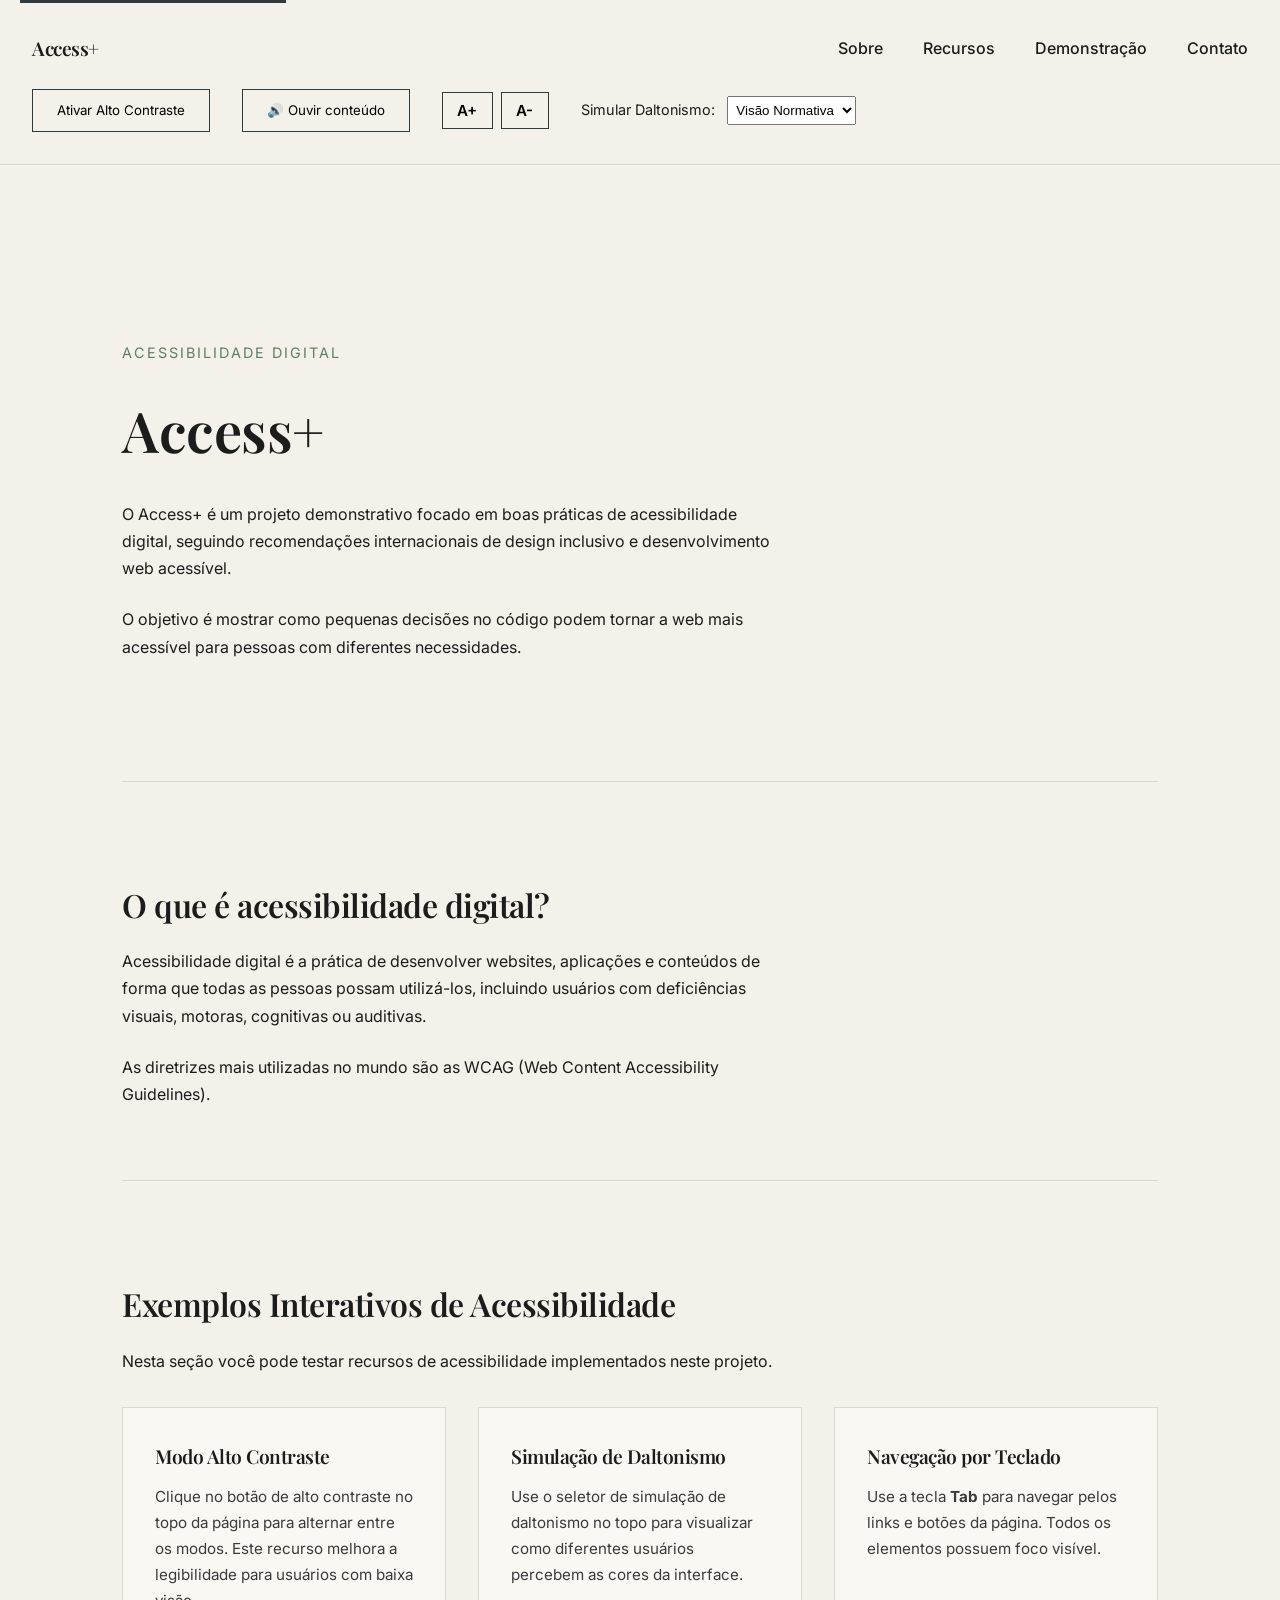
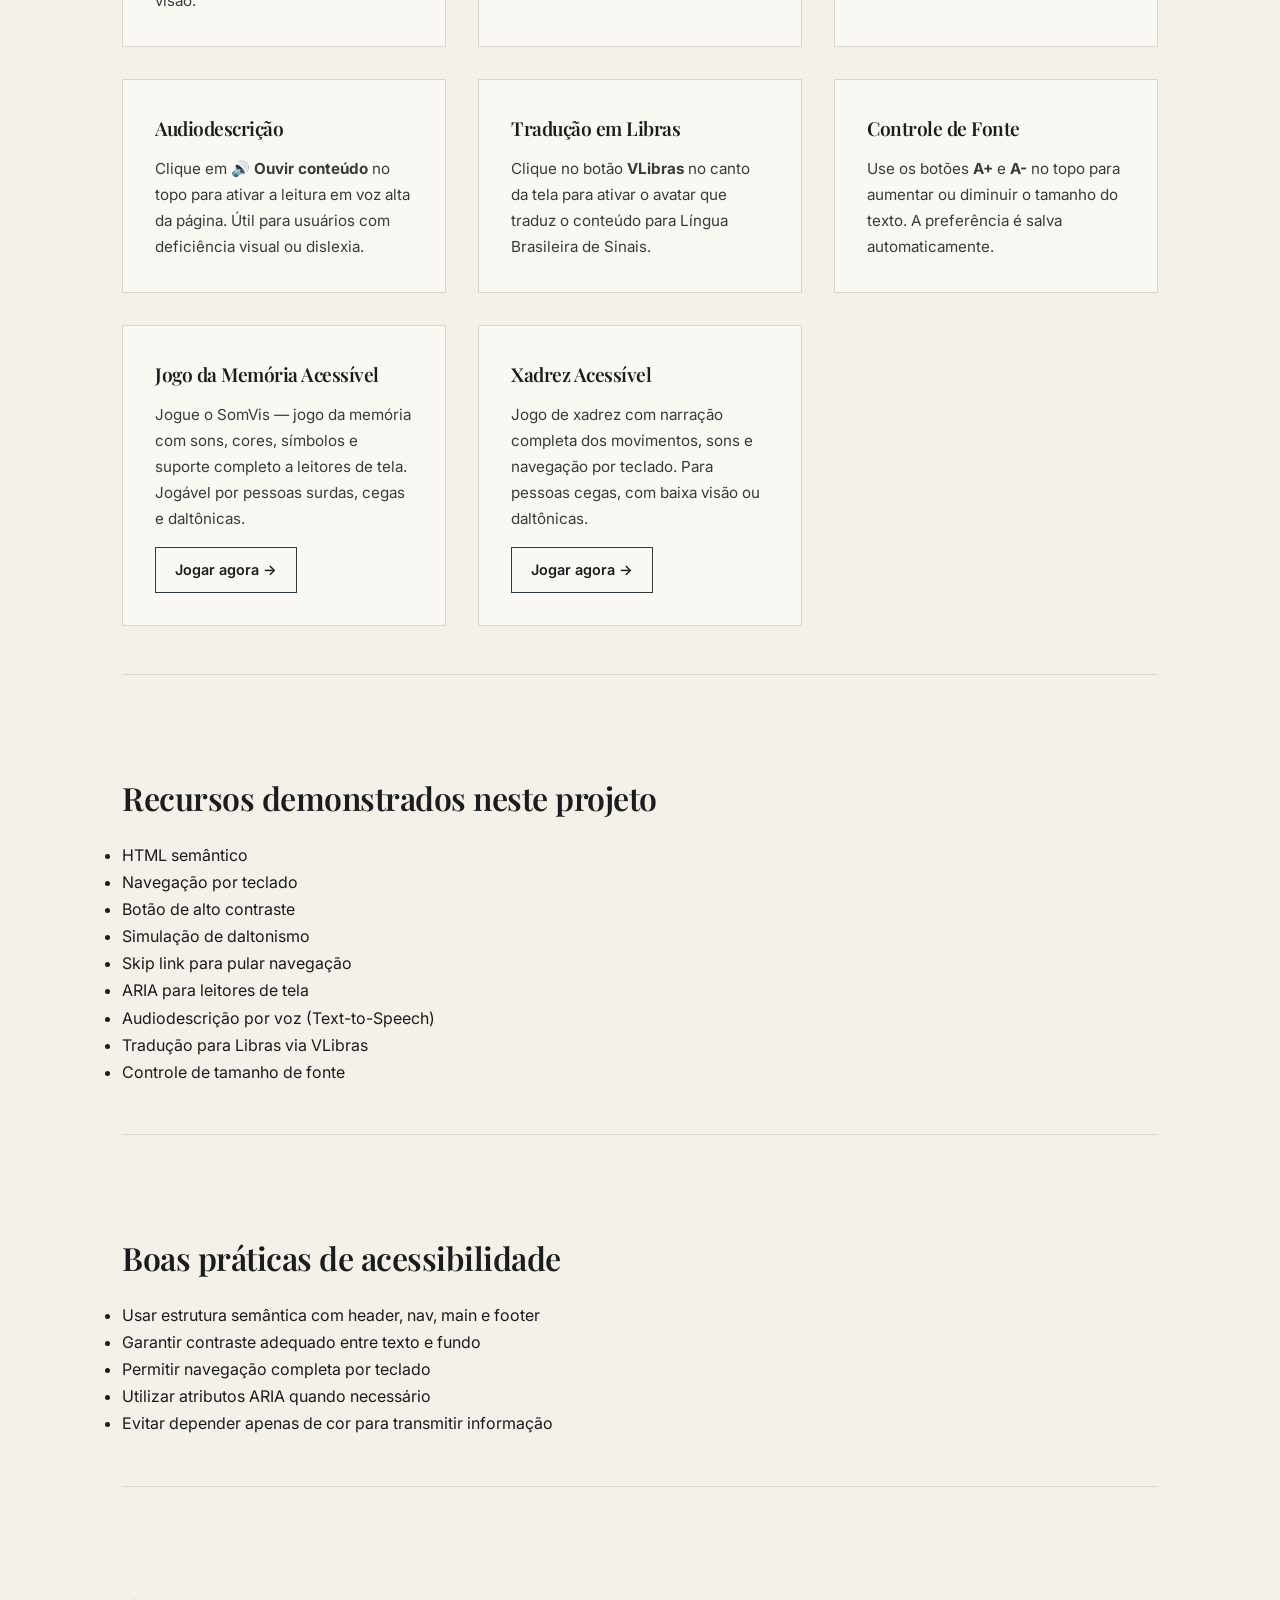
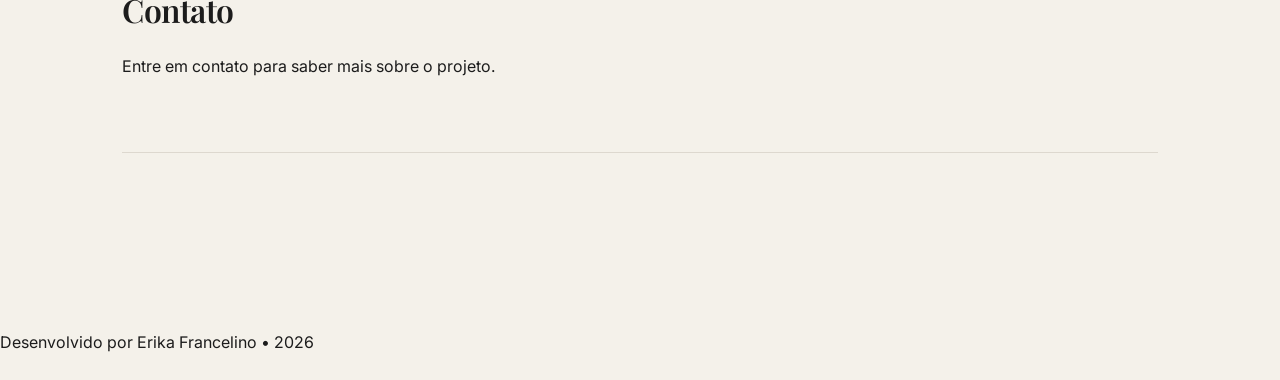
==== commit d1741bc6: "Atualização de layout" ====
--- a/index.html
+++ b/index.html
@@ -93,6 +93,83 @@
         <p>
             As diretrizes mais utilizadas no mundo são as WCAG (Web Content Accessibility Guidelines).
         </p>
+    </section>
+
+    <section id="demonstracao" aria-labelledby="titulo-demonstracao">
+        <h2 id="titulo-demonstracao">Exemplos Interativos de Acessibilidade</h2>
+        <p>
+            Nesta seção você pode testar recursos de acessibilidade implementados neste projeto.
+        </p>
+
+        <div class="demo-grid">
+
+            <div class="demo-card">
+                <h3>Modo Alto Contraste</h3>
+                <p>
+                    Clique no botão de alto contraste no topo da página para alternar entre os modos.
+                    Este recurso melhora a legibilidade para usuários com baixa visão.
+                </p>
+            </div>
+
+            <div class="demo-card">
+                <h3>Simulação de Daltonismo</h3>
+                <p>
+                    Use o seletor de simulação de daltonismo no topo para visualizar como diferentes
+                    usuários percebem as cores da interface.
+                </p>
+            </div>
+
+            <div class="demo-card">
+                <h3>Navegação por Teclado</h3>
+                <p>
+                    Use a tecla <strong>Tab</strong> para navegar pelos links e botões da página.
+                    Todos os elementos possuem foco visível.
+                </p>
+            </div>
+
+            <div class="demo-card">
+                <h3>Audiodescrição</h3>
+                <p>
+                    Clique em <strong>🔊 Ouvir conteúdo</strong> no topo para ativar a leitura
+                    em voz alta da página. Útil para usuários com deficiência visual ou dislexia.
+                </p>
+            </div>
+
+            <div class="demo-card">
+                <h3>Tradução em Libras</h3>
+                <p>
+                    Clique no botão <strong>VLibras</strong> no canto da tela para ativar
+                    o avatar que traduz o conteúdo para Língua Brasileira de Sinais.
+                </p>
+            </div>
+
+            <div class="demo-card">
+                <h3>Controle de Fonte</h3>
+                <p>
+                    Use os botões <strong>A+</strong> e <strong>A-</strong> no topo para aumentar
+                    ou diminuir o tamanho do texto. A preferência é salva automaticamente.
+                </p>
+            </div>
+
+            <div class="demo-card">
+                <h3>Jogo da Memória Acessível</h3>
+                <p>
+                    Jogue o SomVis — jogo da memória com sons, cores, símbolos e suporte
+                    completo a leitores de tela. Jogável por pessoas surdas, cegas e daltônicas.
+                </p>
+                <a href="jogo-acessivel.html" class="btn-link">Jogar agora →</a>
+            </div>
+
+            <div class="demo-card">
+                <h3>Xadrez Acessível</h3>
+                <p>
+                    Jogo de xadrez com narração completa dos movimentos, sons e navegação
+                    por teclado. Para pessoas cegas, com baixa visão ou daltônicas.
+                </p>
+                <a href="xadrez-acessivel.html" class="btn-link">Jogar agora →</a>
+            </div>
+
+        </div>
     </section>
 
     <section id="recursos" aria-labelledby="titulo-recursos">
@@ -121,83 +198,6 @@
         </ul>
     </section>
 
-    <section id="demonstracao" aria-labelledby="titulo-demonstracao">
-        <h2 id="titulo-demonstracao">Exemplos Interativos de Acessibilidade</h2>
-        <p>
-            Nesta seção você pode testar recursos de acessibilidade implementados neste projeto.
-        </p>
-
-        <div class="demo-grid">
-
-            <div class="demo-card">
-                <h3>Modo Alto Contraste</h3>
-                <p>
-                    Clique no botão de alto contraste no topo da página para alternar entre os modos.
-                    Este recurso melhora a legibilidade para usuários com baixa visão.
-                </p>
-            </div>
-
-            <div class="demo-card">
-                <h3>Simulação de Daltonismo</h3>
-                <p>
-                    Use o seletor de simulação de daltonismo no topo para visualizar como diferentes
-                    usuários percebem as cores da interface.
-                </p>
-            </div>
-
-            <div class="demo-card">
-                <h3>Navegação por Teclado</h3>
-                <p>
-                    Use a tecla <strong>Tab</strong> para navegar pelos links e botões da página.
-                    Todos os elementos possuem foco visível.
-                </p>
-            </div>
-
-            <div class="demo-card">
-                <h3>Audiodescrição</h3>
-                <p>
-                    Clique em <strong>🔊 Ouvir conteúdo</strong> no topo para ativar a leitura
-                    em voz alta da página. Útil para usuários com deficiência visual ou dislexia.
-                </p>
-            </div>
-
-            <div class="demo-card">
-                <h3>Tradução em Libras</h3>
-                <p>
-                    Clique no botão <strong>VLibras</strong> no canto da tela para ativar
-                    o avatar que traduz o conteúdo para Língua Brasileira de Sinais.
-                </p>
-            </div>
-
-            <div class="demo-card">
-                <h3>Controle de Fonte</h3>
-                <p>
-                    Use os botões <strong>A+</strong> e <strong>A-</strong> no topo para aumentar
-                    ou diminuir o tamanho do texto. A preferência é salva automaticamente.
-                </p>
-            </div>
-
-            <div class="demo-card">
-                <h3>Jogo da Memória Acessível</h3>
-                <p>
-                    Jogue o SomVis — jogo da memória com sons, cores, símbolos e suporte
-                    completo a leitores de tela. Jogável por pessoas surdas, cegas e daltônicas.
-                </p>
-                <a href="jogo-acessivel.html" class="btn-link">Jogar agora →</a>
-            </div>
-
-            <div class="demo-card">
-                <h3>Xadrez Acessível</h3>
-                <p>
-                    Jogo de xadrez com narração completa dos movimentos, sons e navegação
-                    por teclado. Para pessoas cegas, com baixa visão ou daltônicas.
-                </p>
-                <a href="xadrez-acessivel.html" class="btn-link">Jogar agora →</a>
-            </div>
-
-        </div>
-    </section>
-
     <section id="contato" aria-labelledby="titulo-contato">
         <h2 id="titulo-contato">Contato</h2>
         <p>Entre em contato para saber mais sobre o projeto.</p>
